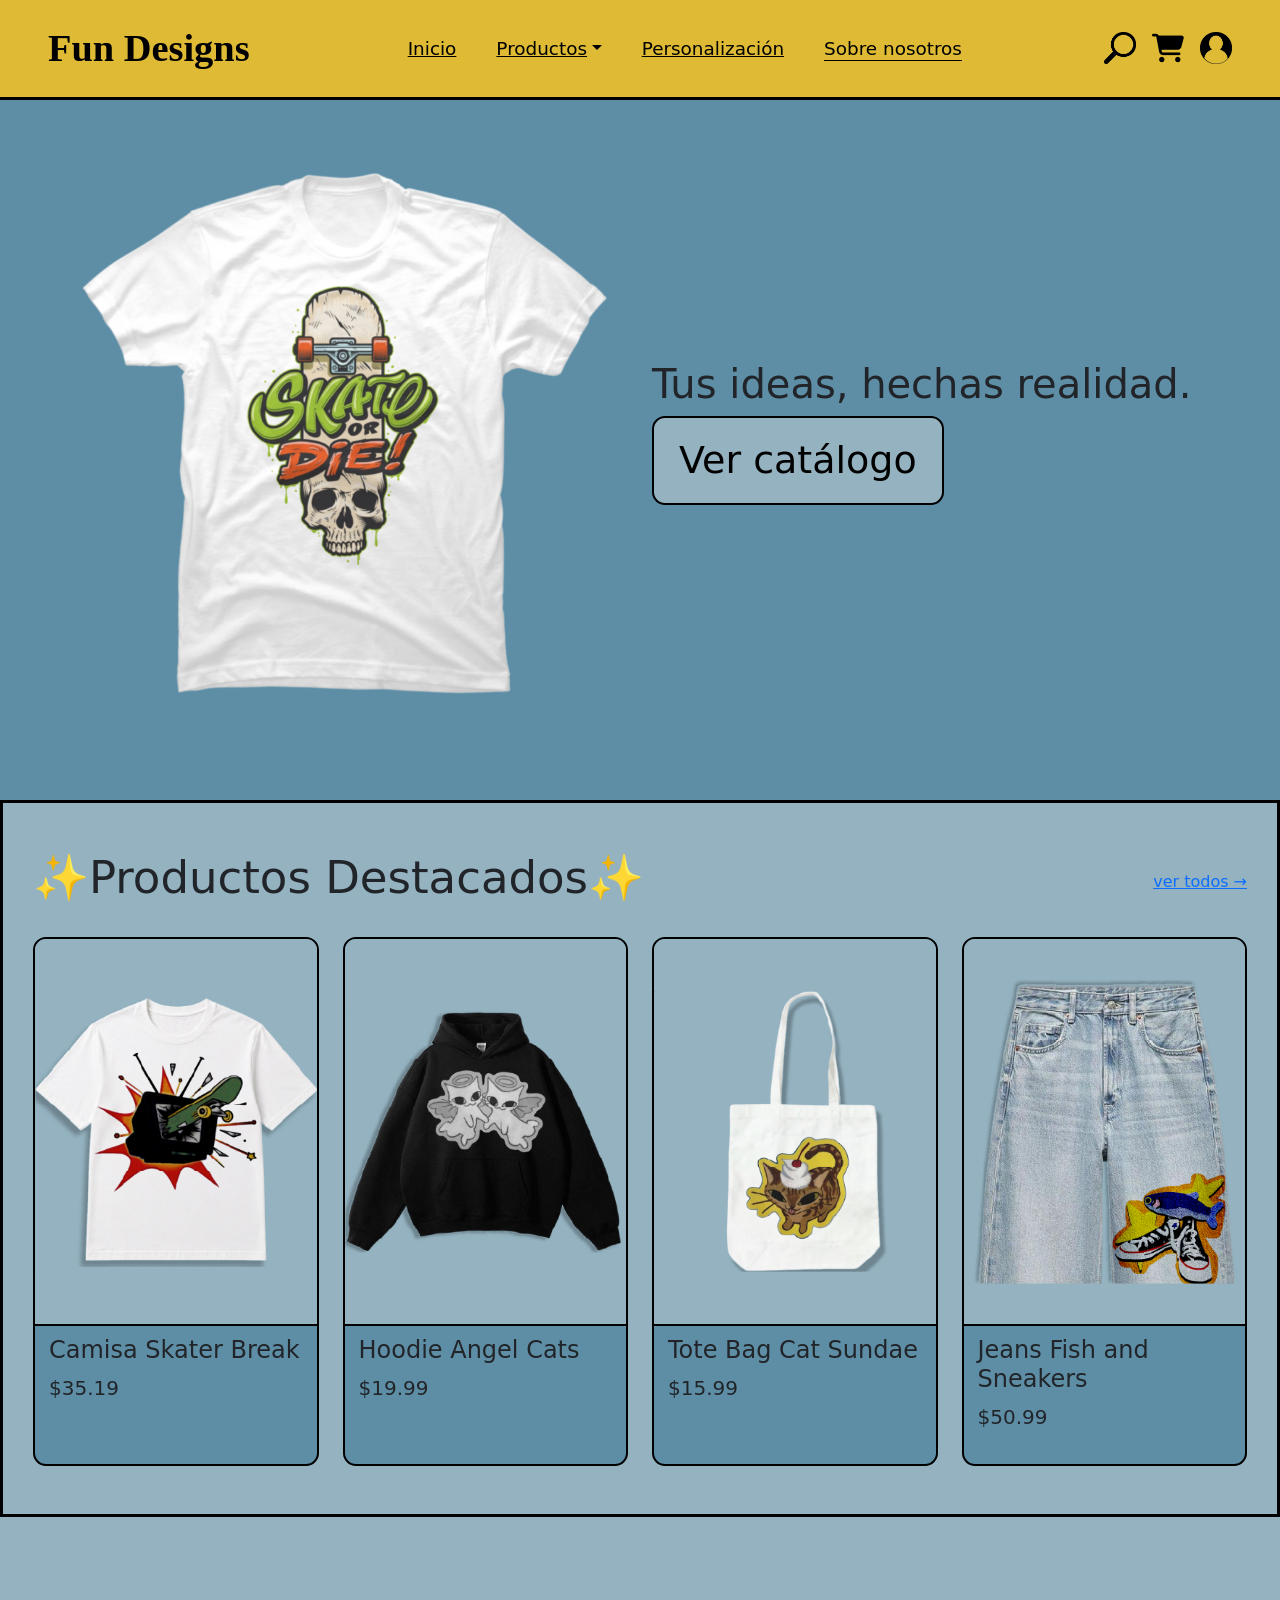
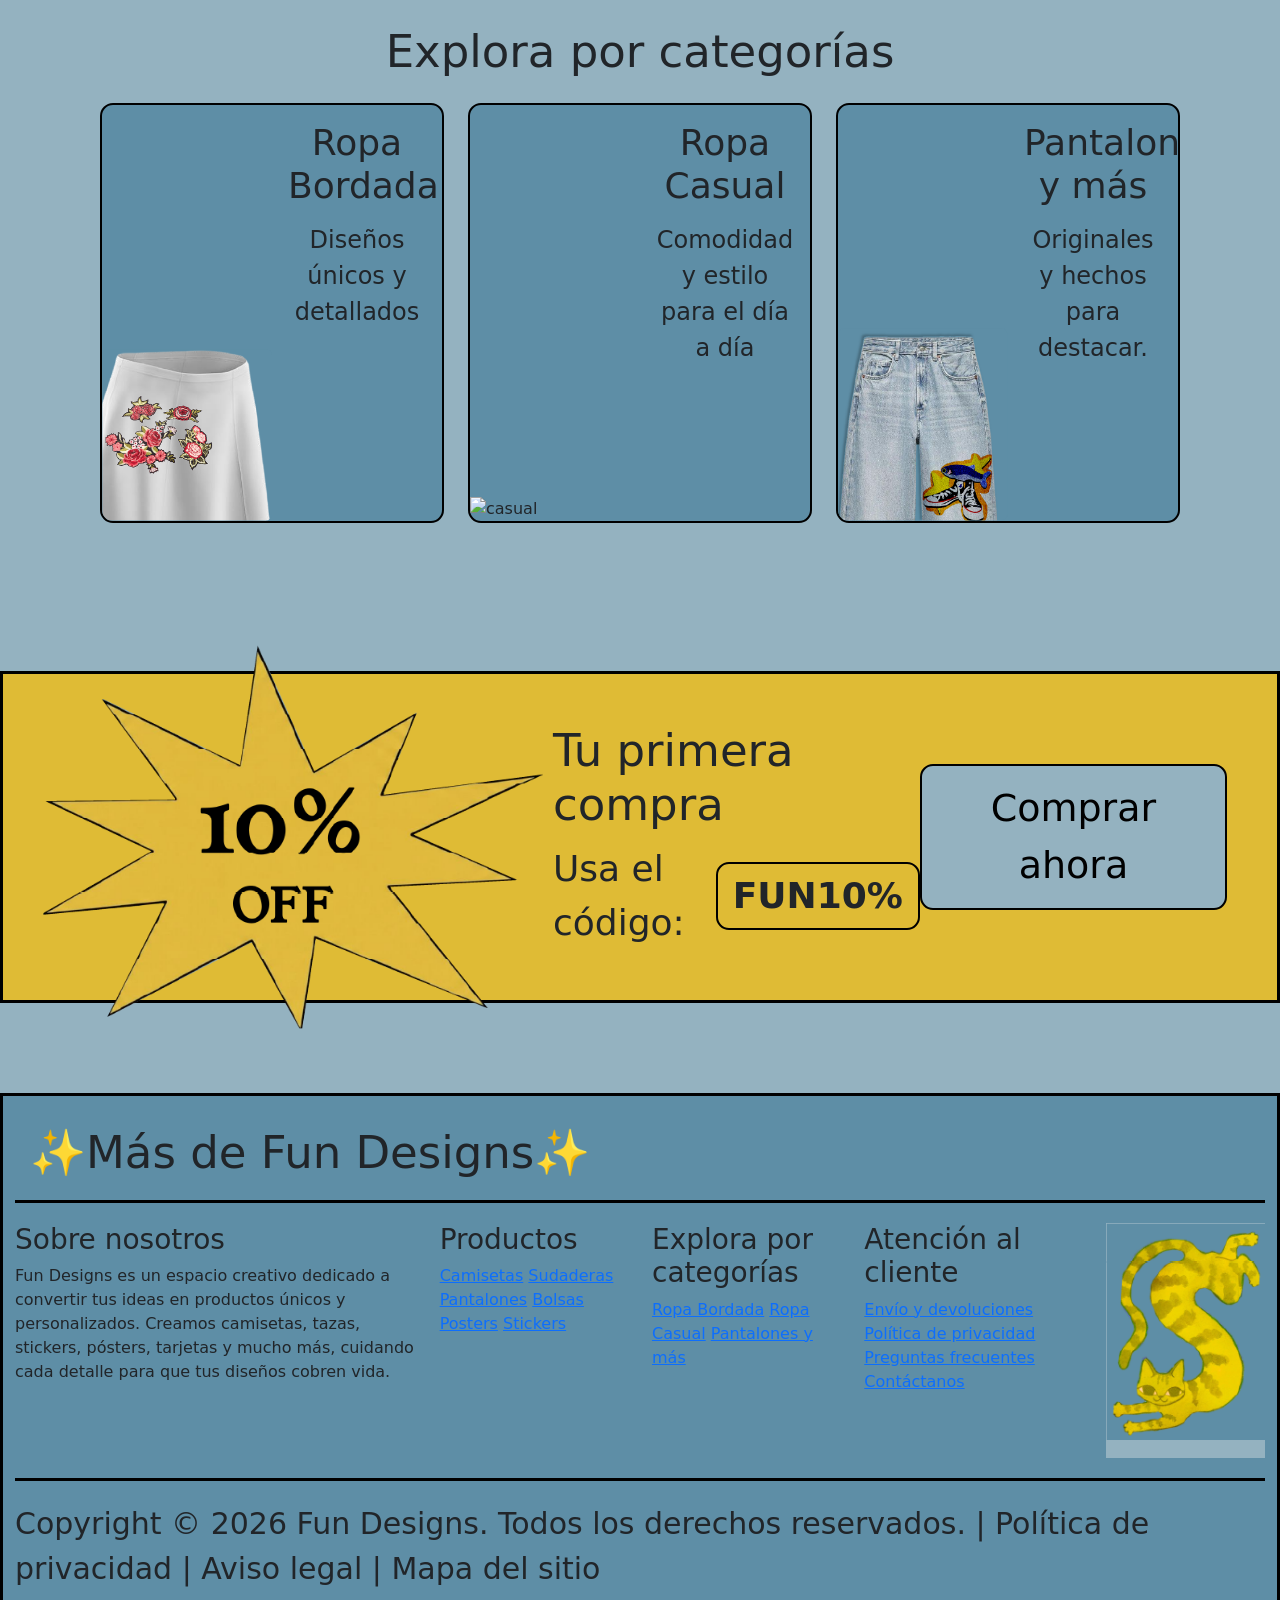
==== index.html @ 44699eea "Update index.html" ====
<!DOCTYPE html>
<html lang="es">
<head>
<meta charset="UTF-8">
<meta name="viewport" content="width=device-width, initial-scale=1.0">
<title>Fun Designs</title>
<link rel="stylesheet" href="css/style.css">
<link href="https://cdn.jsdelivr.net/npm/bootstrap@5.3.8/dist/css/bootstrap.min.css" rel="stylesheet">
</head>

<body>
<header>
    <nav class="navbar navbar-expand-lg fun-navbar">
      <div class="container-fluid px-4 px-lg-5">
        <a class="navbar-brand fun-brand" href="index.html">Fun Designs</a>

        <button class="navbar-toggler" type="button" data-bs-toggle="collapse" data-bs-target="#menuPrincipal" aria-controls="menuPrincipal" aria-expanded="false" aria-label="Abrir menú de navegación">
          <span class="navbar-toggler-icon"></span>
        </button>

        <div class="collapse navbar-collapse" id="menuPrincipal">
          <ul class="navbar-nav mx-auto align-items-lg-center gap-lg-4">
            <li class="nav-item">
              <a class="nav-link" href="index.html">Inicio</a>
            </li>
            <li class="nav-item dropdown">
              <a class="nav-link dropdown-toggle" href="#" role="button" data-bs-toggle="dropdown" aria-expanded="false">Productos</a>
              <ul class="dropdown-menu">
                <li><a class="dropdown-item" href="index.html#products-section">Productos destacados</a></li>
                <li><a class="dropdown-item" href="index.html#categories-section">Categorías</a></li>
              </ul>
            </li>
            <li class="nav-item">
              <a class="nav-link" href="#">Personalización</a>
            </li>
            <li class="nav-item">
              <a class="nav-link active" aria-current="page" href="sobre-nosotros.html">Sobre nosotros</a>
            </li>
          </ul>

          <div class="navbar-icons d-flex align-items-center gap-3 mt-3 mt-lg-0">
            <a href="busqueda.html" aria-label="Buscar"><img src="img/search.png" alt="Buscar"></a>
            <a href="#" aria-label="Carrito"><img src="img/carrito.png" alt="Carrito de compras"></a>
            <a href="#" aria-label="Usuario"><img src="img/usuario.png" alt="Cuenta de usuario"></a>
          </div>
        </div>
      </div>
    </nav>
  </header>
<section id="hero" class="container-fluid py-5">
  <div class="row align-items-center justify-content-between">
    <div class="col-12 col-md-6 text-center"> <img src="img/camisetas.png" alt="camisetas" class="img-fluid"> </div>
    <div class="col-12 col-md-6 text-center text-md-start">
      <h1>Tus ideas, hechas realidad.</h1>
      <button class="primary-button">Ver catálogo</button>
    </div>
  </div>
</section>
<section id="products-section" class="container-fluid py-5">
  <div class="section-title d-flex align-items-center mb-4">
    <h2>✨Productos Destacados✨</h2>
    <a href="#" class="view-all ms-auto">ver todos →</a> </div>
  <div class="row g-4">
    <div class="col-12 col-sm-6 col-lg-3">
      <article class="product-card h-100">
        <div class="product-image"> <img src="img/skater_break.png" alt="skater" class="img-fluid"> </div>
        <div class="product-info">
          <h3>Camisa Skater Break</h3>
          <p>$35.19</p>
        </div>
      </article>
    </div>
    <div class="col-12 col-sm-6 col-lg-3">
      <article class="product-card h-100">
        <div class="product-image"> <img src="img/angel_cats.png" alt="angel" class="img-fluid"> </div>
        <div class="product-info">
          <h3>Hoodie Angel Cats</h3>
          <p>$19.99</p>
        </div>
      </article>
    </div>
    <div class="col-12 col-sm-6 col-lg-3">
      <article class="product-card h-100">
        <div class="product-image"> <img src="img/cat_sundae.png" alt="cat" class="img-fluid"> </div>
        <div class="product-info">
          <h3>Tote Bag Cat Sundae</h3>
          <p>$15.99</p>
        </div>
      </article>
    </div>
    <div class="col-12 col-sm-6 col-lg-3">
      <article class="product-card h-100">
        <div class="product-image"> <img src="img/jeans.png" alt="fish" class="img-fluid"> </div>
        <div class="product-info">
          <h3>Jeans Fish and Sneakers</h3>
          <p>$50.99</p>
        </div>
      </article>
    </div>
  </div>
</section>
<section id="categories-section" class="container my-5">
  <h2 class="text-center mb-4">Explora por categorías</h2>
  <div class="row g-4 justify-content-center">
    <div class="col-12 col-md-6 col-lg-4">
      <article class="category-card h-100">
        <div class="category-image text-center"> <img src="img/engravado.png" alt="engravado" class="img-fluid"> </div>
        <div class="category-content text-center p-3">
          <h3>Ropa Bordada</h3>
          <p>Diseños únicos y detallados</p>
        </div>
      </article>
    </div>
    <div class="col-12 col-md-6 col-lg-4">
      <article class="category-card h-100">
        <div class="category-image text-center"> <img src="img/casual.png" alt="casual" class="img-fluid"> </div>
        <div class="category-content text-center p-3">
          <h3>Ropa Casual</h3>
          <p>Comodidad y estilo para el día a día</p>
        </div>
      </article>
    </div>
    <div class="col-12 col-md-6 col-lg-4">
      <article class="category-card h-100">
        <div class="category-image text-center"> <img src="img/jeans_2.png" alt="jeans 2" class="img-fluid"> </div>
        <div class="category-content text-center p-3">
          <h3>Pantalones y más</h3>
          <p>Originales y hechos para destacar.</p>
        </div>
      </article>
    </div>
  </div>
</section>
<section id="promo-section">
  <div class="promo-decoration"> <img src="img/promo.png" alt="promo" width="800" > </div>
  <div class="promo-content">
    <h2>Tu primera compra</h2>
    <div class="promo-code"> <span>Usa el código:</span> <strong>FUN10%</strong> </div>
  </div>
  <button class="secondary-button"> Comprar ahora </button>
</section>
<footer class="footer container-fluid">
  <div class="footer-title text-center">
    <div class="decoration-placeholder"></div>
    <h2>✨Más de Fun Designs✨</h2>
    <div class="decoration-placeholder"></div>
  </div>
  <div class="footer-line"></div>
  <div class="row g-4 align-items-start">
    <div class="col-12 col-md-6 col-lg-4">
      <h3>Sobre nosotros</h3>
      <p> Fun Designs es un espacio creativo dedicado a
        convertir tus ideas en productos únicos y
        personalizados. Creamos camisetas, tazas,
        stickers, pósters, tarjetas y mucho más,
        cuidando cada detalle para que tus diseños
        cobren vida. </p>
    </div>
    <div class="col-6 col-md-3 col-lg-2">
      <h3>Productos</h3>
      <a href="#">Camisetas</a> <a href="#">Sudaderas</a> <a href="#">Pantalones</a> <a href="#">Bolsas</a> <a href="#">Posters</a> <a href="#">Stickers</a> </div>
    <div class="col-6 col-md-3 col-lg-2">
      <h3>Explora por categorías</h3>
      <a href="#">Ropa Bordada</a> <a href="#">Ropa Casual</a> <a href="#">Pantalones y más</a> </div>
    <div class="col-12 col-md-6 col-lg-2">
      <h3>Atención al cliente</h3>
      <a href="#">Envío y devoluciones</a> <a href="#">Política de privacidad</a> <a href="#">Preguntas frecuentes</a> <a href="#">Contáctanos</a> </div>
    <div class="col-12 col-md-6 col-lg-2 text-center text-lg-end">
      <div class="footer-image d-inline-block"> <img src="img/car.png" alt="car" class="img-fluid"> </div>
    </div>
  </div>
  <div class="footer-line"></div>
  <p class="copyright text-center text-md-start"> Copyright © 2026 Fun Designs.
    Todos los derechos reservados.
    | Política de privacidad
    | Aviso legal
    | Mapa del sitio </p>
</footer>
<script src="https://cdn.jsdelivr.net/npm/bootstrap@5.3.8/dist/js/bootstrap.bundle.min.js"></script>
</body>
</html>
---- css/style.css ----
@import url('https://fonts.googleapis.com/css2?family=Poppins:wght@400;600;700&display=swap');

* {
    box-sizing: border-box;
    margin: 0;
    padding: 0;
}

body {
    font-family: 'Poppins', sans-serif;
    color: #000;
    background: #94B2C0 !important;
}

button {
    font-family: inherit;
    cursor: pointer;
}

.header {
    height: 100px;
    width: 100%;
    display: flex;
    align-items: center;
	padding-left: 20px;
	padding-right: 30px;
	background-color: #DFBB35;
    border-bottom: 3px solid black;
}

.navbar .nav-link {
    font-size: 20px;
    color: #000;
	font-weight: bold;
	text-decoration: underline;
}

.header-icons {
    display: flex;
    gap: 30px;
    margin-left: auto;
}


#hero {
    min-height: 700px;
    background: #5E8EA6;
    padding: 70px 60px;
}

.primary-button,
.secondary-button {
    padding: 14px 25px;

    background: #94B2C0;

    border: 2px solid black;
    border-radius: 13px;

    font-size: 38px;
}

#products-section {
    padding: 50px 30px 80px;
    background: #94B2C0;
    border: 3px solid black;
}

.section-title h2 {
    font-size: 45px;
    font-weight: 400;
}

.product-card {
    overflow: hidden;
    background: #5E8EA6;
    border: 2px solid black;
    border-radius: 13px;
}

.product-image {
    display: flex;
    justify-content: center;
    align-items: center;
    width: 100%;
    height: 385px;
    background: #94b2c0;
}

.product-info {
    padding: 10px 14px 16px;
    border-top: 2px solid black;
}

.product-info h3 {
    font-size: 24px;
    font-weight: 400;
}

.product-info p {
    margin-top: 4px;
    font-size: 20px;
}

#categories-section {
    padding: 60px 30px 100px;
    background: #94B2C0;
}

#categories-section > h2 {
    margin-bottom: 40px;
    font-size: 45px;
    font-weight: 400;
}

.category-card {
	position: relative;
    min-height: 420px;
    display: flex;
    justify-content: space-between;
    overflow: hidden;
    background: #5E8EA6;
    border: 2px solid black;
    border-radius: 13px;
	flex-direction: row;
}

.category-image {
    display: flex;
    align-items: flex-end; 
    justify-content: flex-start;
}

.category-content {
	width: 50%;
    padding: 20px 20px 20px 10px;
    text-align: left;
}

.category-content h3 {
    font-size: 36px;
    font-weight: 400;
}

.category-content p {
    margin-top: 15px;
    font-size: 24px;
}

#promo-section {
    position: relative;
    display: flex;
    align-items: center;
    justify-content: space-between;
    min-height: 200px;
    padding: 50px;
    background: #DFBB35;
    border: 3px solid black;
}

.promo-decoration {
    position: absolute;
    top: 50%;                 
    left: 40px;              
    transform: translateY(-50%); 
    z-index: 2;            
}

.promo-decoration img {
    width: 500px;
    height: auto;
    display: block;
}

.promo-content h2 {
    font-size: 45px;
    font-weight: 400;
	margin-left: 500px;
}

.promo-code {
    display: flex;
    align-items: center;
    gap: 25px;
    margin-top: 10px;
    font-size: 36px;
	margin-left: 500px;
}

.promo-code strong {
    padding: 5px 15px;
    border: 2px solid black;
    border-radius: 13px;
}

.footer {
    padding: 30px 40px 40px;
    background: #5E8EA6;
    border: 3px solid black;
	margin-top: 90px;
}

.footer-title {
    display: flex;
    align-items: center;
    gap: 15px;
}

.footer-title h2 {
    font-size: 45px;
    font-weight: 400;
	margin: 0;
}

.footer-line {
    height: 3px;
    margin: 20px 0;
    background: black;
}

.footer-image {
    width: 159px;
    height: 235px;
    background: #94B2C0;
}

.copyright {
    font-size: 30px;
}
/* ================================
   PÁGINA SOBRE NOSOTROS
   ================================ */

.fun-navbar {
    min-height: 100px;
    background-color: #DFBB35;
    border-bottom: 3px solid #000;
}

.fun-brand {
    font-size: clamp(2rem, 3vw, 3.25rem) !important;
    font-family: Georgia, 'Times New Roman', serif;
    font-weight: 700;
    color: #000 !important;
}

.fun-navbar .nav-link {
    color: #000;
    font-size: 1.15rem;
    font-weight: 500;
}

.fun-navbar .nav-link:hover,
.fun-navbar .nav-link:focus,
.fun-navbar .nav-link.active {
    color: #000;
    text-decoration: underline;
    text-underline-offset: 5px;
}

.navbar-icons img {
    width: 32px;
    height: 32px;
    object-fit: contain;
}

#sobre-nosotros {
    min-height: calc(100vh - 100px);
    background-color: #5E8EA6;
}

.about-title {
    margin-bottom: 7rem;
    font-family: Georgia, 'Times New Roman', serif;
    font-size: clamp(2rem, 4vw, 3.2rem);
    font-weight: 700;
}

.about-row {
    padding-bottom: 3rem;
}

.about-card {
    max-width: 390px;
    margin: 0 auto;
}

.about-image {
    width: 118px;
    height: 118px;
    margin-bottom: 1.25rem;
    border-radius: 50%;
    object-fit: cover;
}

.about-card h2 {
    margin-bottom: 1.3rem;
    font-family: Georgia, 'Times New Roman', serif;
    font-size: clamp(1.35rem, 2vw, 1.75rem);
    font-weight: 700;
}

.about-card p {
    margin: 0 auto;
    max-width: 330px;
    font-size: 1.05rem;
    line-height: 1.35;
}

@media (max-width: 991.98px) {
    .fun-navbar {
        padding: 0.75rem 0;
    }

    .fun-navbar .navbar-collapse {
        padding-top: 1rem;
    }

    .about-title {
        margin-bottom: 4rem;
    }
}

@media (max-width: 767.98px) {
    .about-title {
        margin-bottom: 3rem;
    }

    .about-card {
        max-width: 430px;
    }

    .about-card p {
        max-width: 380px;
    }
}
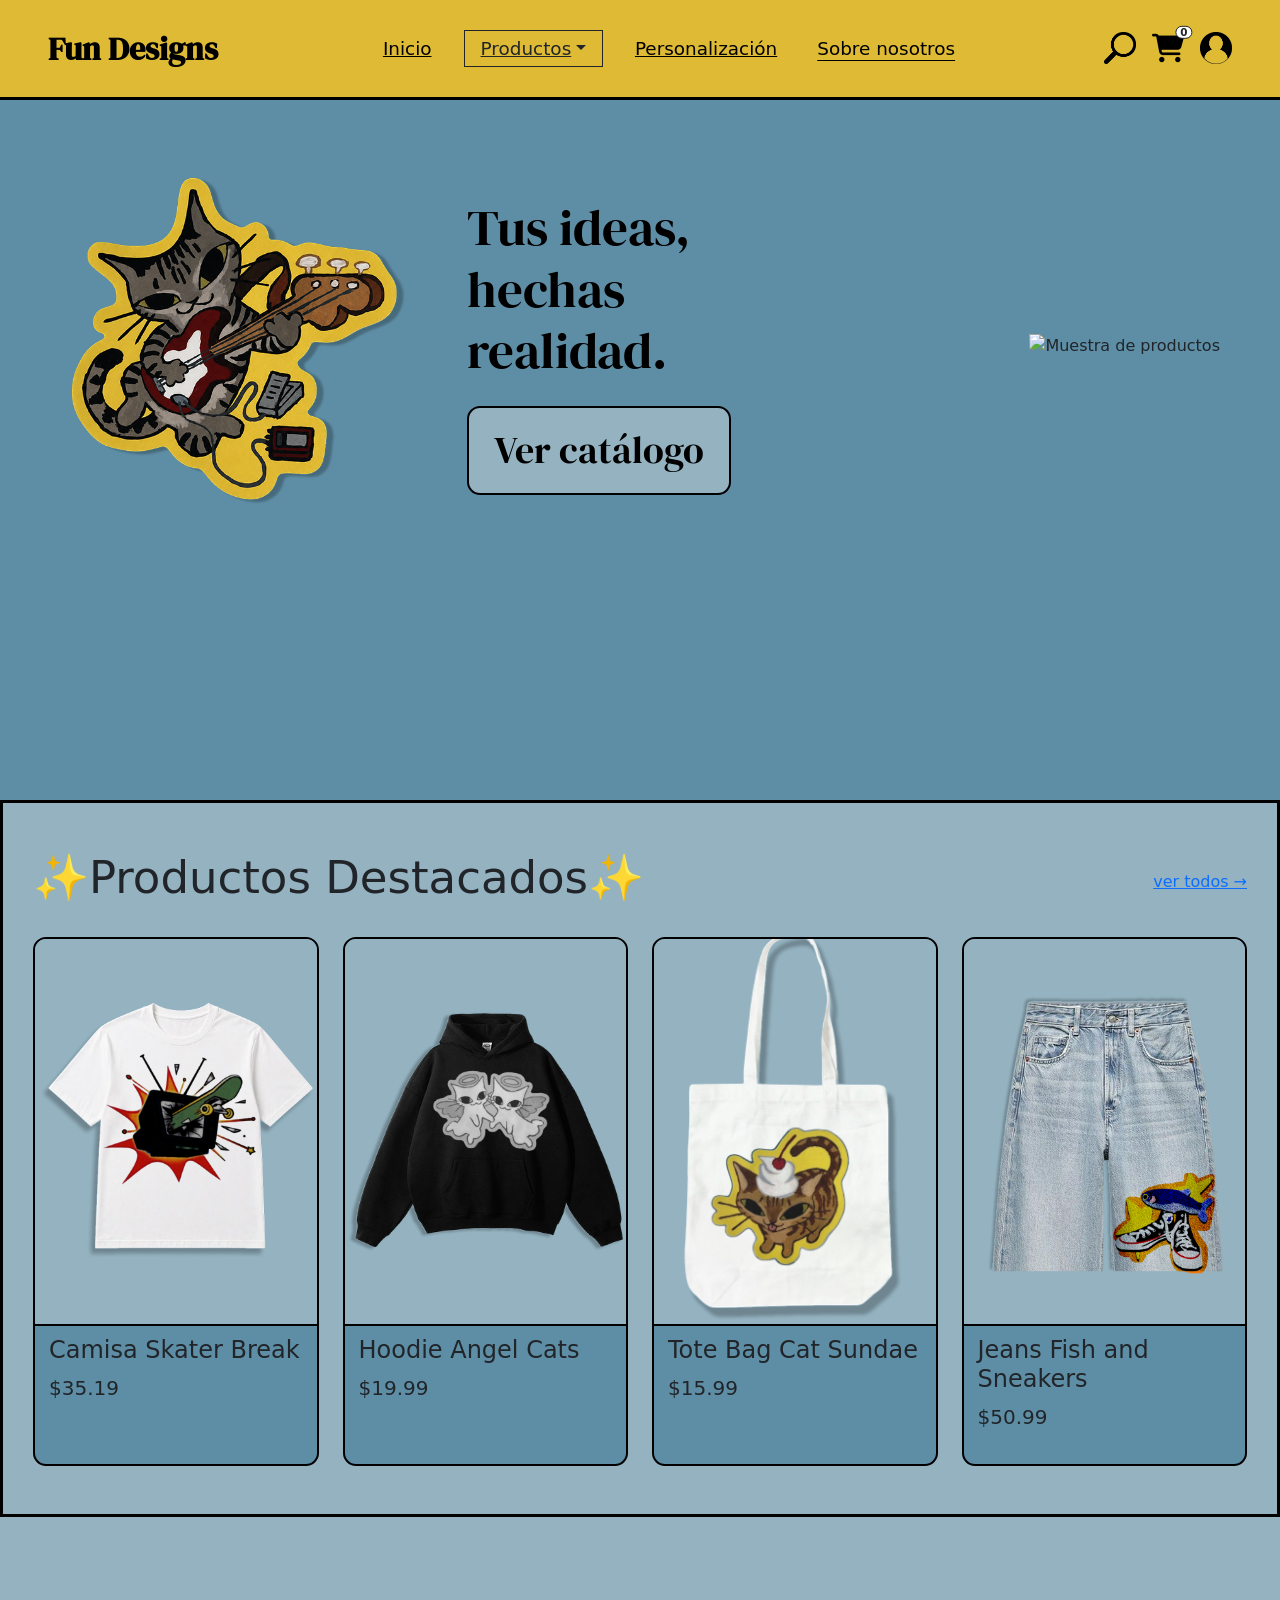
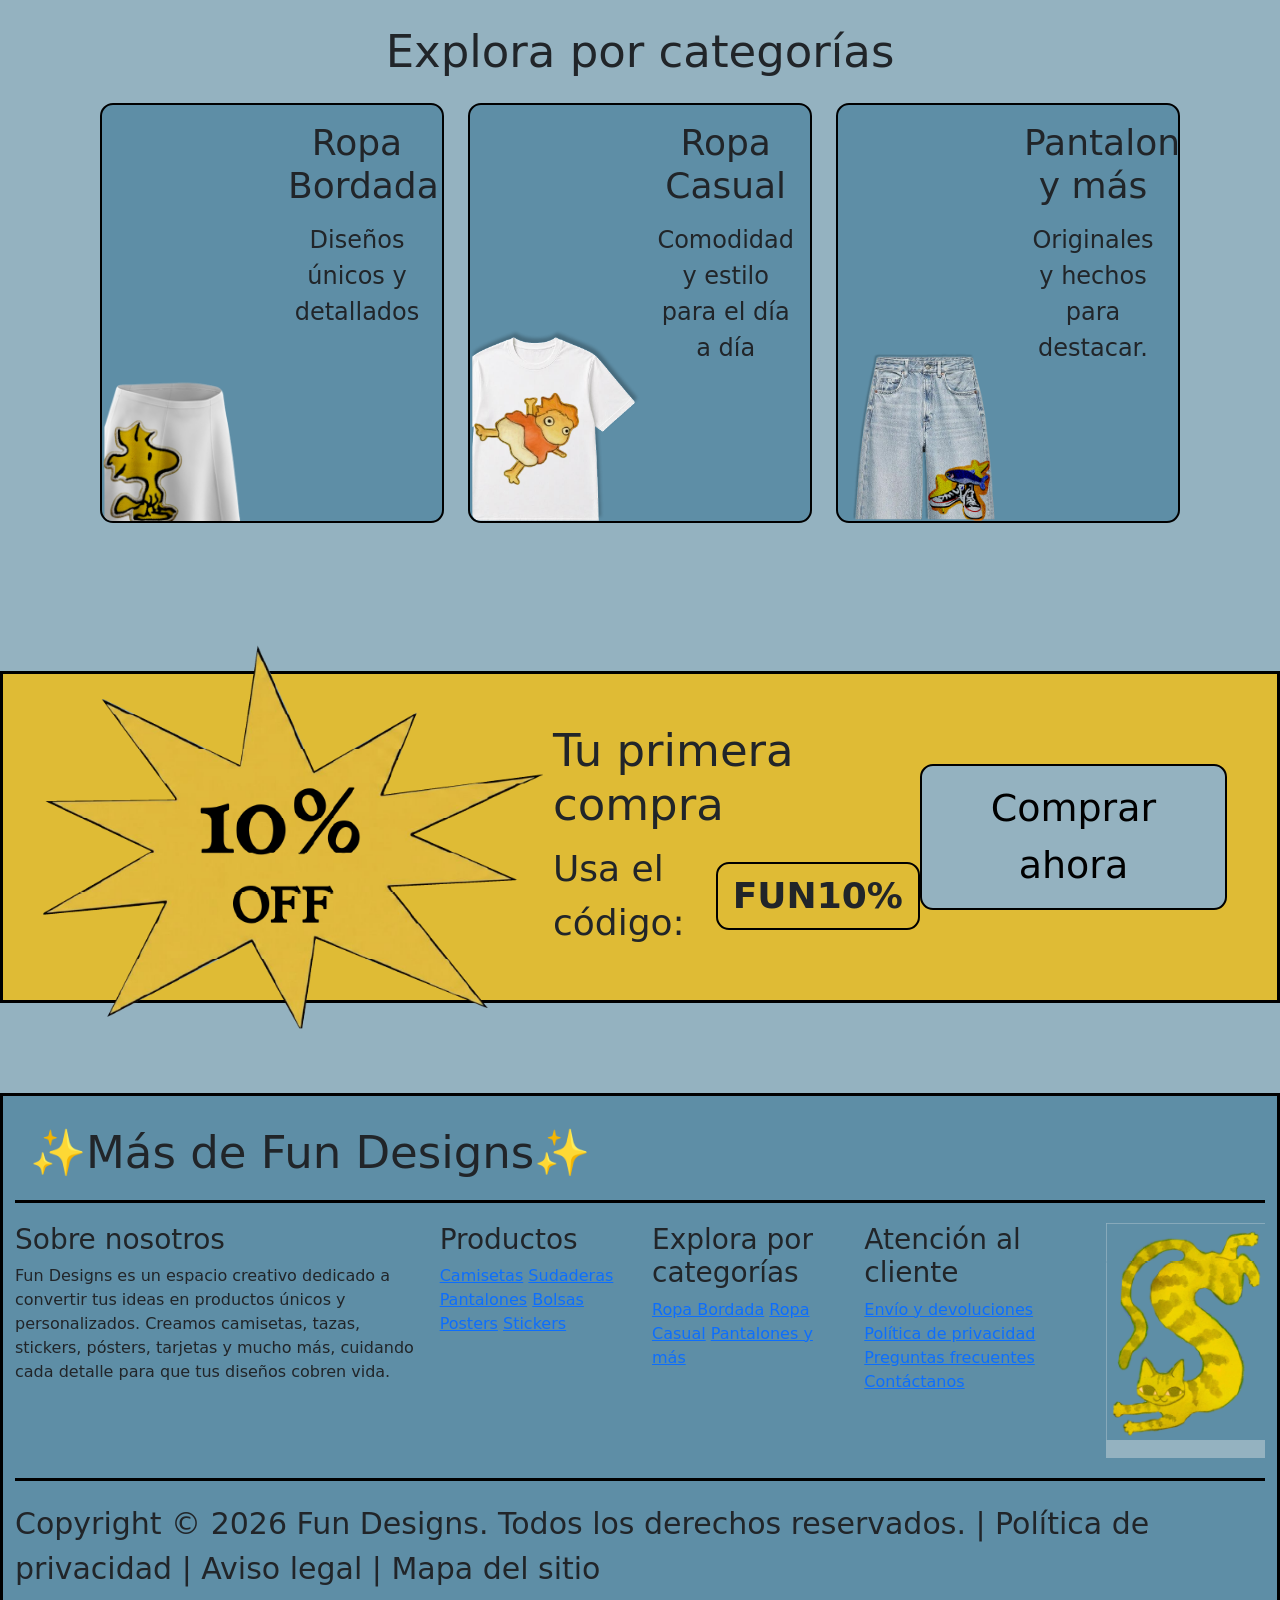
==== commit b283e882: "Add files via upload Arreglo de errores." ====
--- a/index.html
+++ b/index.html
@@ -4,27 +4,37 @@
 <meta charset="UTF-8">
 <meta name="viewport" content="width=device-width, initial-scale=1.0">
 <title>Fun Designs</title>
+<link rel="preconnect" href="https://fonts.googleapis.com">
+<link rel="preconnect" href="https://fonts.gstatic.com" crossorigin>
+<link href="https://fonts.googleapis.com/css2?family=DM+Serif+Display&display=swap" rel="stylesheet">
 <link rel="stylesheet" href="css/style.css">
 <link href="https://cdn.jsdelivr.net/npm/bootstrap@5.3.8/dist/css/bootstrap.min.css" rel="stylesheet">
+<style>
+  .fun-brand, .hero-title, .primary-button {
+    font-family: 'DM Serif Display', serif !important;
+  }
+  .hero-title {
+    font-size: clamp(2.5rem, 4vw, 3.5rem);
+    line-height: 1.2;
+    color: #000;
+  }
+</style>
 </head>
-
 <body>
 <header>
     <nav class="navbar navbar-expand-lg fun-navbar">
       <div class="container-fluid px-4 px-lg-5">
-        <a class="navbar-brand fun-brand" href="index.html">Fun Designs</a>
-
+        <a class="navbar-brand fun-brand fs-2" href="index.html">Fun Designs</a>
         <button class="navbar-toggler" type="button" data-bs-toggle="collapse" data-bs-target="#menuPrincipal" aria-controls="menuPrincipal" aria-expanded="false" aria-label="Abrir menú de navegación">
           <span class="navbar-toggler-icon"></span>
         </button>
-
         <div class="collapse navbar-collapse" id="menuPrincipal">
           <ul class="navbar-nav mx-auto align-items-lg-center gap-lg-4">
             <li class="nav-item">
               <a class="nav-link" href="index.html">Inicio</a>
             </li>
             <li class="nav-item dropdown">
-              <a class="nav-link dropdown-toggle" href="#" role="button" data-bs-toggle="dropdown" aria-expanded="false">Productos</a>
+              <a class="nav-link dropdown-toggle border border-dark px-3 py-1 text-dark" href="#" role="button" data-bs-toggle="dropdown" aria-expanded="false">Productos</a>
               <ul class="dropdown-menu">
                 <li><a class="dropdown-item" href="index.html#products-section">Productos destacados</a></li>
                 <li><a class="dropdown-item" href="index.html#categories-section">Categorías</a></li>
@@ -37,25 +47,34 @@
               <a class="nav-link active" aria-current="page" href="sobre-nosotros.html">Sobre nosotros</a>
             </li>
           </ul>
-
           <div class="navbar-icons d-flex align-items-center gap-3 mt-3 mt-lg-0">
             <a href="busqueda.html" aria-label="Buscar"><img src="img/search.png" alt="Buscar"></a>
-            <a href="#" aria-label="Carrito"><img src="img/carrito.png" alt="Carrito de compras"></a>
+            <a href="#" aria-label="Carrito" class="position-relative">
+              <img src="img/carrito.png" alt="Carrito de compras">
+              <span class="position-absolute top-0 start-100 translate-middle badge rounded-pill bg-white text-dark border border-dark px-1 py-0" style="font-size: 0.65rem;">0</span>
+            </a>
             <a href="#" aria-label="Usuario"><img src="img/usuario.png" alt="Cuenta de usuario"></a>
           </div>
         </div>
       </div>
     </nav>
-  </header>
+</header>
+
 <section id="hero" class="container-fluid py-5">
   <div class="row align-items-center justify-content-between">
-    <div class="col-12 col-md-6 text-center"> <img src="img/camisetas.png" alt="camisetas" class="img-fluid"> </div>
-    <div class="col-12 col-md-6 text-center text-md-start">
-      <h1>Tus ideas, hechas realidad.</h1>
+    <div class="col-12 col-md-4 text-center text-md-start"> 
+      <img src="img/Gato.png" alt="camisetas" class="img-fluid"> 
+    </div>
+    <div class="col-12 col-md-4 text-center text-md-start px-lg-4">
+      <h1 class="hero-title mb-4">Tus ideas,<br>hechas realidad.</h1>
       <button class="primary-button">Ver catálogo</button>
     </div>
-  </div>
-</section>
+    <div class="col-12 col-md-4 text-center text-md-end mt-4 mt-md-0">
+      <img src="img/banner.png" alt="Muestra de productos" class="img-fluid">
+    </div>
+  </div>
+</section>
+
 <section id="products-section" class="container-fluid py-5">
   <div class="section-title d-flex align-items-center mb-4">
     <h2>✨Productos Destacados✨</h2>
@@ -63,7 +82,7 @@
   <div class="row g-4">
     <div class="col-12 col-sm-6 col-lg-3">
       <article class="product-card h-100">
-        <div class="product-image"> <img src="img/skater_break.png" alt="skater" class="img-fluid"> </div>
+        <div class="product-image"> <img src="img/Camisa Skater.png" alt="skater" class="img-fluid"> </div>
         <div class="product-info">
           <h3>Camisa Skater Break</h3>
           <p>$35.19</p>
@@ -72,7 +91,7 @@
     </div>
     <div class="col-12 col-sm-6 col-lg-3">
       <article class="product-card h-100">
-        <div class="product-image"> <img src="img/angel_cats.png" alt="angel" class="img-fluid"> </div>
+        <div class="product-image"> <img src="img/Hoodie Angel.png" alt="angel" class="img-fluid"> </div>
         <div class="product-info">
           <h3>Hoodie Angel Cats</h3>
           <p>$19.99</p>
@@ -81,7 +100,7 @@
     </div>
     <div class="col-12 col-sm-6 col-lg-3">
       <article class="product-card h-100">
-        <div class="product-image"> <img src="img/cat_sundae.png" alt="cat" class="img-fluid"> </div>
+        <div class="product-image"> <img src="img/Tote.png" alt="cat" class="img-fluid"> </div>
         <div class="product-info">
           <h3>Tote Bag Cat Sundae</h3>
           <p>$15.99</p>
@@ -90,7 +109,7 @@
     </div>
     <div class="col-12 col-sm-6 col-lg-3">
       <article class="product-card h-100">
-        <div class="product-image"> <img src="img/jeans.png" alt="fish" class="img-fluid"> </div>
+        <div class="product-image"> <img src="img/Jeans.png" alt="fish" class="img-fluid"> </div>
         <div class="product-info">
           <h3>Jeans Fish and Sneakers</h3>
           <p>$50.99</p>
@@ -99,12 +118,13 @@
     </div>
   </div>
 </section>
+
 <section id="categories-section" class="container my-5">
   <h2 class="text-center mb-4">Explora por categorías</h2>
   <div class="row g-4 justify-content-center">
     <div class="col-12 col-md-6 col-lg-4">
       <article class="category-card h-100">
-        <div class="category-image text-center"> <img src="img/engravado.png" alt="engravado" class="img-fluid"> </div>
+        <div class="category-image text-center"> <img src="img/Piolin.png" alt="engravado" class="img-fluid"> </div>
         <div class="category-content text-center p-3">
           <h3>Ropa Bordada</h3>
           <p>Diseños únicos y detallados</p>
@@ -113,7 +133,7 @@
     </div>
     <div class="col-12 col-md-6 col-lg-4">
       <article class="category-card h-100">
-        <div class="category-image text-center"> <img src="img/casual.png" alt="casual" class="img-fluid"> </div>
+        <div class="category-image text-center"> <img src="img/Camisa Ponyo.png" alt="casual" class="img-fluid"> </div>
         <div class="category-content text-center p-3">
           <h3>Ropa Casual</h3>
           <p>Comodidad y estilo para el día a día</p>
@@ -122,7 +142,7 @@
     </div>
     <div class="col-12 col-md-6 col-lg-4">
       <article class="category-card h-100">
-        <div class="category-image text-center"> <img src="img/jeans_2.png" alt="jeans 2" class="img-fluid"> </div>
+        <div class="category-image text-center"> <img src="img/Jeans.png" alt="jeans 2" class="img-fluid"> </div>
         <div class="category-content text-center p-3">
           <h3>Pantalones y más</h3>
           <p>Originales y hechos para destacar.</p>
@@ -131,6 +151,7 @@
     </div>
   </div>
 </section>
+
 <section id="promo-section">
   <div class="promo-decoration"> <img src="img/promo.png" alt="promo" width="800" > </div>
   <div class="promo-content">
@@ -139,6 +160,7 @@
   </div>
   <button class="secondary-button"> Comprar ahora </button>
 </section>
+
 <footer class="footer container-fluid">
   <div class="footer-title text-center">
     <div class="decoration-placeholder"></div>
@@ -178,4 +200,4 @@
 </footer>
 <script src="https://cdn.jsdelivr.net/npm/bootstrap@5.3.8/dist/js/bootstrap.bundle.min.js"></script>
 </body>
-</html>
+</html>
--- a/css/style.css
+++ b/css/style.css
@@ -226,111 +226,209 @@
 
 .copyright {
     font-size: 30px;
-}
-/* ================================
-   PÁGINA SOBRE NOSOTROS
-   ================================ */
-
-.fun-navbar {
-    min-height: 100px;
-    background-color: #DFBB35;
-    border-bottom: 3px solid #000;
-}
-
-.fun-brand {
-    font-size: clamp(2rem, 3vw, 3.25rem) !important;
-    font-family: Georgia, 'Times New Roman', serif;
-    font-weight: 700;
-    color: #000 !important;
-}
-
-.fun-navbar .nav-link {
-    color: #000;
-    font-size: 1.15rem;
-    font-weight: 500;
-}
-
-.fun-navbar .nav-link:hover,
-.fun-navbar .nav-link:focus,
-.fun-navbar .nav-link.active {
-    color: #000;
-    text-decoration: underline;
-    text-underline-offset: 5px;
-}
-
-.navbar-icons img {
-    width: 32px;
-    height: 32px;
-    object-fit: contain;
-}
-
-#sobre-nosotros {
-    min-height: calc(100vh - 100px);
-    background-color: #5E8EA6;
-}
-
-.about-title {
-    margin-bottom: 7rem;
-    font-family: Georgia, 'Times New Roman', serif;
-    font-size: clamp(2rem, 4vw, 3.2rem);
-    font-weight: 700;
-}
-
-.about-row {
-    padding-bottom: 3rem;
-}
-
-.about-card {
-    max-width: 390px;
-    margin: 0 auto;
-}
-
-.about-image {
-    width: 118px;
-    height: 118px;
-    margin-bottom: 1.25rem;
-    border-radius: 50%;
-    object-fit: cover;
-}
-
-.about-card h2 {
-    margin-bottom: 1.3rem;
-    font-family: Georgia, 'Times New Roman', serif;
-    font-size: clamp(1.35rem, 2vw, 1.75rem);
-    font-weight: 700;
-}
-
-.about-card p {
-    margin: 0 auto;
-    max-width: 330px;
-    font-size: 1.05rem;
-    line-height: 1.35;
-}
-
-@media (max-width: 991.98px) {
-    .fun-navbar {
-        padding: 0.75rem 0;
-    }
-
-    .fun-navbar .navbar-collapse {
-        padding-top: 1rem;
-    }
-
-    .about-title {
-        margin-bottom: 4rem;
-    }
-}
-
-@media (max-width: 767.98px) {
-    .about-title {
-        margin-bottom: 3rem;
-    }
-
-    .about-card {
-        max-width: 430px;
-    }
-
-    .about-card p {
-        max-width: 380px;
-    }
-}
+}
+/* ================================
+   PÁGINA SOBRE NOSOTROS
+   ================================ */
+
+.fun-navbar {
+    min-height: 100px;
+    background-color: #DFBB35;
+    border-bottom: 3px solid #000;
+}
+
+.fun-brand {
+    font-size: clamp(2rem, 3vw, 3.25rem) !important;
+    font-family: Georgia, 'Times New Roman', serif;
+    font-weight: 700;
+    color: #000 !important;
+}
+
+.fun-navbar .nav-link {
+    color: #000;
+    font-size: 1.15rem;
+    font-weight: 500;
+}
+
+.fun-navbar .nav-link:hover,
+.fun-navbar .nav-link:focus,
+.fun-navbar .nav-link.active {
+    color: #000;
+    text-decoration: underline;
+    text-underline-offset: 5px;
+}
+
+.navbar-icons img {
+    width: 32px;
+    height: 32px;
+    object-fit: contain;
+}
+
+#sobre-nosotros {
+    min-height: calc(100vh - 100px);
+    background-color: #5E8EA6;
+}
+
+.about-title {
+    margin-bottom: 7rem;
+    font-family: Georgia, 'Times New Roman', serif;
+    font-size: clamp(2rem, 4vw, 3.2rem);
+    font-weight: 700;
+}
+
+.about-row {
+    padding-bottom: 3rem;
+}
+
+.about-card {
+    max-width: 390px;
+    margin: 0 auto;
+}
+
+.about-image {
+    width: 118px;
+    height: 118px;
+    margin-bottom: 1.25rem;
+    border-radius: 50%;
+    object-fit: cover;
+}
+
+.about-card h2 {
+    margin-bottom: 1.3rem;
+    font-family: Georgia, 'Times New Roman', serif;
+    font-size: clamp(1.35rem, 2vw, 1.75rem);
+    font-weight: 700;
+}
+
+.about-card p {
+    margin: 0 auto;
+    max-width: 330px;
+    font-size: 1.05rem;
+    line-height: 1.35;
+}
+
+@media (max-width: 991.98px) {
+    .fun-navbar {
+        padding: 0.75rem 0;
+    }
+
+    .fun-navbar .navbar-collapse {
+        padding-top: 1rem;
+    }
+
+    .about-title {
+        margin-bottom: 4rem;
+    }
+}
+
+@media (max-width: 767.98px) {
+    .about-title {
+        margin-bottom: 3rem;
+    }
+
+    .about-card {
+        max-width: 430px;
+    }
+
+    .about-card p {
+        max-width: 380px;
+    }
+}
+
+#productos {
+    min-height: calc(100vh - 100px);
+    background-color: #5E8EA6;
+}
+
+.search-box {
+    position: relative;
+    max-width: 700px;
+}
+
+.search-box input {
+    width: 100%;
+    padding: 14px 20px 14px 55px;
+    border: 2px solid #000;
+    border-radius: 50px;
+    background: #94B2C0;
+    font-family: inherit;
+    font-size: 1.05rem;
+}
+
+.search-box-icon {
+    position: absolute;
+    left: 20px;
+    top: 50%;
+    width: 20px;
+    height: 20px;
+    transform: translateY(-50%);
+}
+
+.browse-list {
+    display: flex;
+    flex-direction: column;
+    gap: 25px;
+}
+
+.browse-card {
+    display: flex;
+    align-items: center;
+    gap: 25px;
+    padding: 20px;
+    background: #94B2C0;
+    border: 2px solid #000;
+    border-radius: 13px;
+}
+
+.browse-thumb {
+    flex-shrink: 0;
+    width: 110px;
+    height: 110px;
+    display: flex;
+    align-items: center;
+    justify-content: center;
+    overflow: hidden;
+    background: #fff;
+    border: 2px solid #000;
+    border-radius: 10px;
+}
+
+.browse-thumb img {
+    width: 100%;
+    height: 100%;
+    object-fit: cover;
+}
+
+.browse-info h2 {
+    font-size: 1.4rem;
+    font-weight: 600;
+    margin-bottom: 6px;
+}
+
+.browse-info p {
+    font-size: 1rem;
+    margin: 0;
+}
+
+.cart-icon {
+    position: relative;
+}
+
+.cart-badge {
+    position: absolute;
+    top: -6px;
+    right: -8px;
+    background: #000;
+    color: #fff;
+    font-size: 11px;
+    font-weight: 700;
+    padding: 1px 5px;
+    border-radius: 50%;
+}
+
+@media (max-width: 575.98px) {
+    .browse-card {
+        flex-direction: column;
+        text-align: center;
+    }
+}
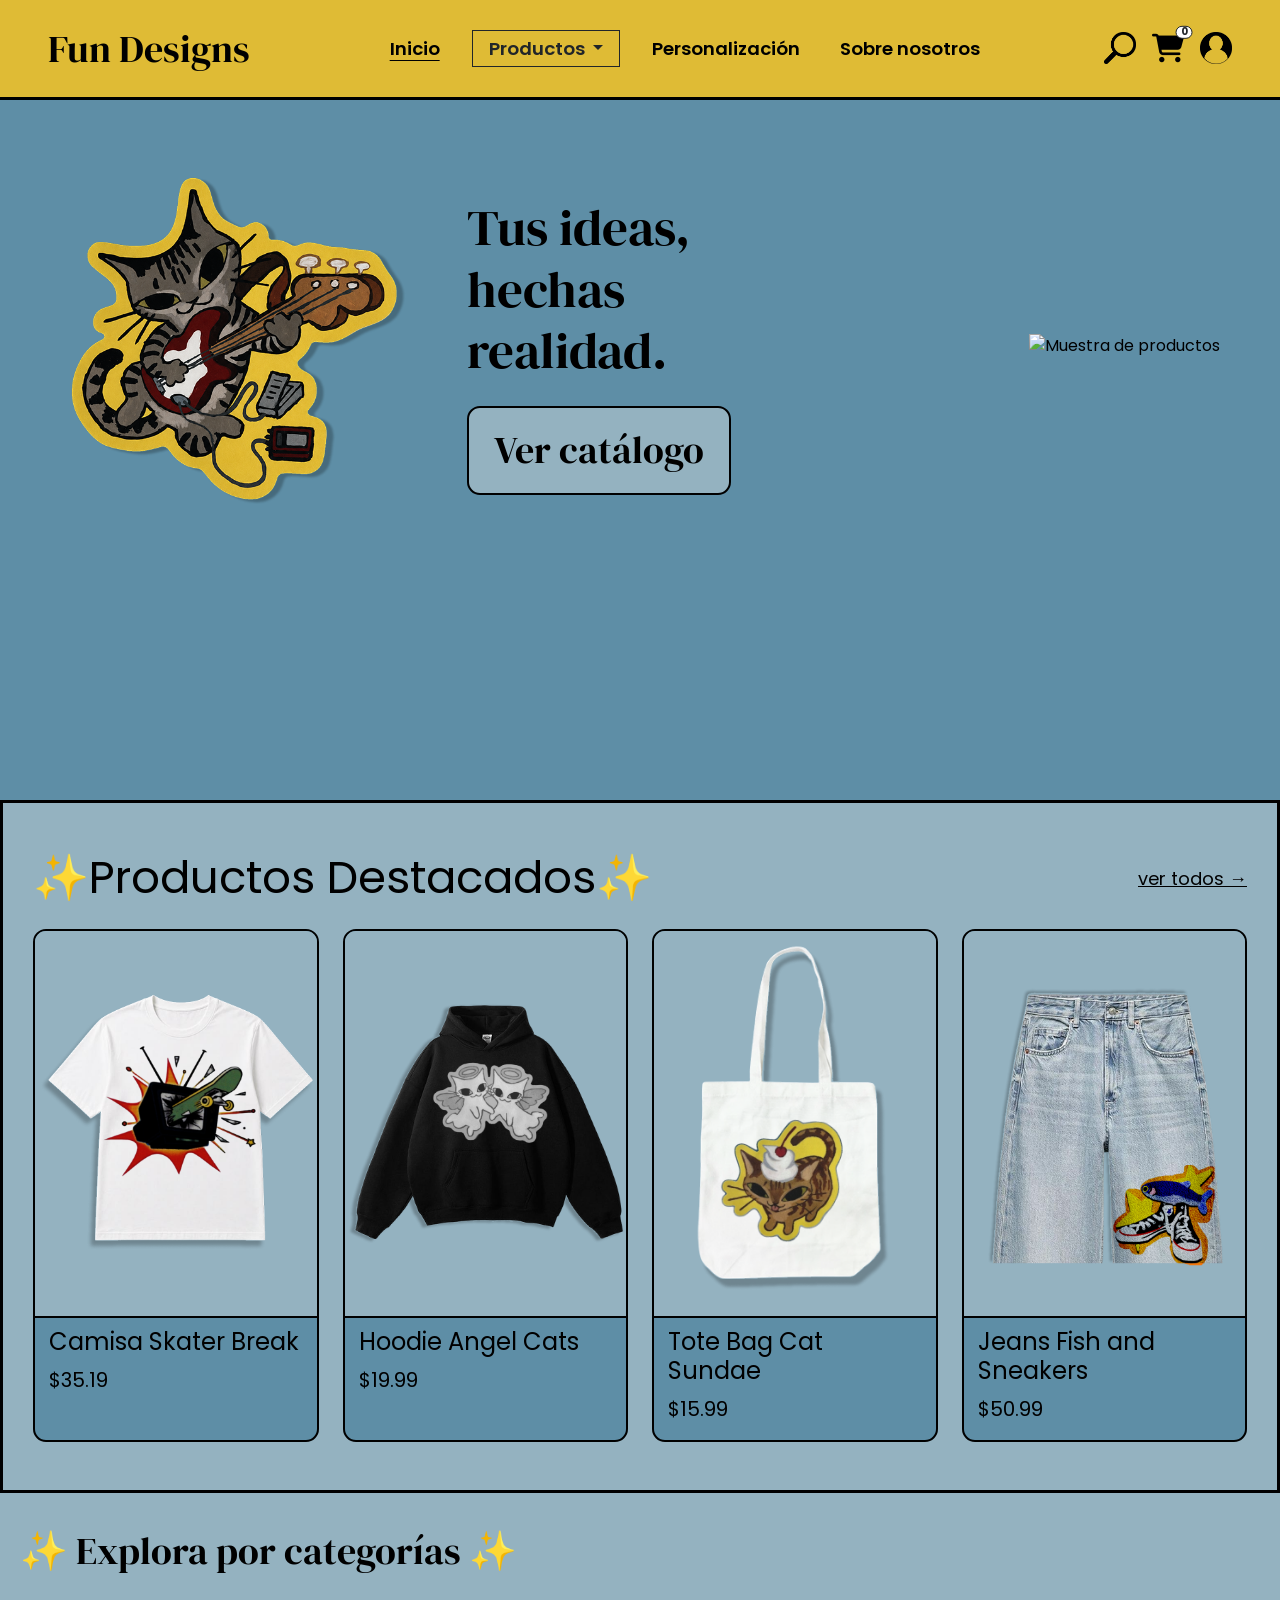
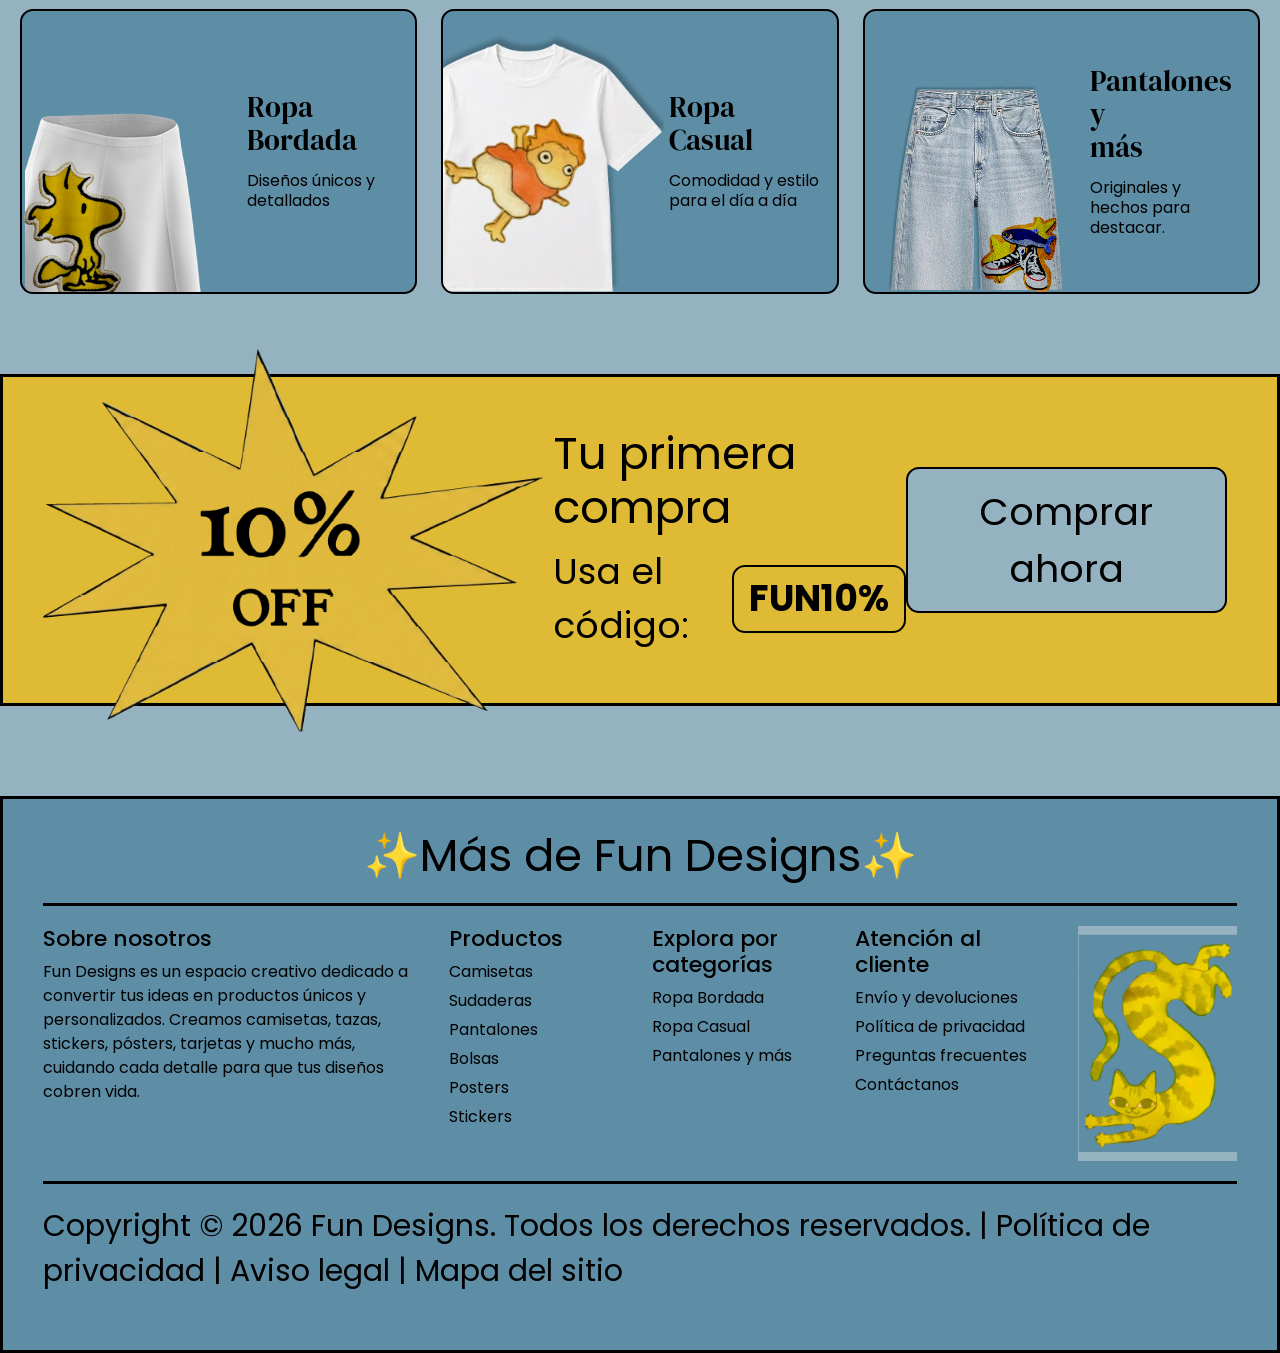
==== commit 1b365b71: "Add files via upload Más correciones." ====
--- a/index.html
+++ b/index.html
@@ -1,203 +1,649 @@
 <!DOCTYPE html>
 <html lang="es">
+
 <head>
-<meta charset="UTF-8">
-<meta name="viewport" content="width=device-width, initial-scale=1.0">
-<title>Fun Designs</title>
-<link rel="preconnect" href="https://fonts.googleapis.com">
-<link rel="preconnect" href="https://fonts.gstatic.com" crossorigin>
-<link href="https://fonts.googleapis.com/css2?family=DM+Serif+Display&display=swap" rel="stylesheet">
-<link rel="stylesheet" href="css/style.css">
-<link href="https://cdn.jsdelivr.net/npm/bootstrap@5.3.8/dist/css/bootstrap.min.css" rel="stylesheet">
-<style>
-  .fun-brand, .hero-title, .primary-button {
-    font-family: 'DM Serif Display', serif !important;
-  }
-  .hero-title {
-    font-size: clamp(2.5rem, 4vw, 3.5rem);
-    line-height: 1.2;
-    color: #000;
-  }
-</style>
+    <meta charset="UTF-8">
+    <meta name="viewport" content="width=device-width, initial-scale=1.0">
+
+    <title>Fun Designs</title>
+
+    <link rel="preconnect" href="https://fonts.googleapis.com">
+    <link rel="preconnect" href="https://fonts.gstatic.com" crossorigin>
+
+    <link
+        href="https://fonts.googleapis.com/css2?family=DM+Serif+Display&family=Poppins:wght@400;600;700&display=swap"
+        rel="stylesheet">
+
+    <link
+        href="https://cdn.jsdelivr.net/npm/bootstrap@5.3.8/dist/css/bootstrap.min.css"
+        rel="stylesheet">
+
+    <link rel="stylesheet" href="css/style.css">
 </head>
+
 <body>
+
+<!-- ========================================
+     NAVBAR
+======================================== -->
+
 <header>
     <nav class="navbar navbar-expand-lg fun-navbar">
-      <div class="container-fluid px-4 px-lg-5">
-        <a class="navbar-brand fun-brand fs-2" href="index.html">Fun Designs</a>
-        <button class="navbar-toggler" type="button" data-bs-toggle="collapse" data-bs-target="#menuPrincipal" aria-controls="menuPrincipal" aria-expanded="false" aria-label="Abrir menú de navegación">
-          <span class="navbar-toggler-icon"></span>
-        </button>
-        <div class="collapse navbar-collapse" id="menuPrincipal">
-          <ul class="navbar-nav mx-auto align-items-lg-center gap-lg-4">
-            <li class="nav-item">
-              <a class="nav-link" href="index.html">Inicio</a>
-            </li>
-            <li class="nav-item dropdown">
-              <a class="nav-link dropdown-toggle border border-dark px-3 py-1 text-dark" href="#" role="button" data-bs-toggle="dropdown" aria-expanded="false">Productos</a>
-              <ul class="dropdown-menu">
-                <li><a class="dropdown-item" href="index.html#products-section">Productos destacados</a></li>
-                <li><a class="dropdown-item" href="index.html#categories-section">Categorías</a></li>
-              </ul>
-            </li>
-            <li class="nav-item">
-              <a class="nav-link" href="#">Personalización</a>
-            </li>
-            <li class="nav-item">
-              <a class="nav-link active" aria-current="page" href="sobre-nosotros.html">Sobre nosotros</a>
-            </li>
-          </ul>
-          <div class="navbar-icons d-flex align-items-center gap-3 mt-3 mt-lg-0">
-            <a href="busqueda.html" aria-label="Buscar"><img src="img/search.png" alt="Buscar"></a>
-            <a href="#" aria-label="Carrito" class="position-relative">
-              <img src="img/carrito.png" alt="Carrito de compras">
-              <span class="position-absolute top-0 start-100 translate-middle badge rounded-pill bg-white text-dark border border-dark px-1 py-0" style="font-size: 0.65rem;">0</span>
+
+        <div class="container-fluid px-4 px-lg-5">
+
+            <a class="navbar-brand fun-brand fs-2" href="index.html">
+                Fun Designs
             </a>
-            <a href="#" aria-label="Usuario"><img src="img/usuario.png" alt="Cuenta de usuario"></a>
-          </div>
-        </div>
-      </div>
+
+            <button
+                class="navbar-toggler"
+                type="button"
+                data-bs-toggle="collapse"
+                data-bs-target="#menuPrincipal"
+                aria-controls="menuPrincipal"
+                aria-expanded="false"
+                aria-label="Abrir menú de navegación">
+
+                <span class="navbar-toggler-icon"></span>
+            </button>
+
+            <div class="collapse navbar-collapse" id="menuPrincipal">
+
+                <ul class="navbar-nav mx-auto align-items-lg-center gap-lg-4">
+
+                    <li class="nav-item">
+                        <a
+                            class="nav-link active"
+                            aria-current="page"
+                            href="index.html">
+                            Inicio
+                        </a>
+                    </li>
+
+                    <li class="nav-item dropdown">
+
+                        <a
+                            class="nav-link dropdown-toggle border border-dark px-3 py-1 text-dark"
+                            href="#"
+                            role="button"
+                            data-bs-toggle="dropdown"
+                            aria-expanded="false">
+
+                            Productos
+                        </a>
+
+                        <ul class="dropdown-menu">
+
+                            <li>
+                                <a
+                                    class="dropdown-item"
+                                    href="#products-section">
+                                    Productos destacados
+                                </a>
+                            </li>
+
+                            <li>
+                                <a
+                                    class="dropdown-item"
+                                    href="#categories-section">
+                                    Categorías
+                                </a>
+                            </li>
+
+                        </ul>
+
+                    </li>
+
+                    <li class="nav-item">
+                        <a class="nav-link" href="#">
+                            Personalización
+                        </a>
+                    </li>
+
+                    <li class="nav-item">
+                        <a
+                            class="nav-link"
+                            href="sobre-nosotros.html">
+                            Sobre nosotros
+                        </a>
+                    </li>
+
+                </ul>
+
+
+                <!-- ICONOS -->
+
+                <div class="navbar-icons d-flex align-items-center gap-3 mt-3 mt-lg-0">
+
+                    <a href="busqueda.html" aria-label="Buscar">
+                        <img src="img/search.png" alt="Buscar">
+                    </a>
+
+                    <a
+                        href="#"
+                        aria-label="Carrito"
+                        class="position-relative">
+
+                        <img
+                            src="img/carrito.png"
+                            alt="Carrito de compras">
+
+                        <span
+                            class="position-absolute top-0 start-100 translate-middle badge rounded-pill bg-white text-dark border border-dark px-1 py-0 cart-number">
+                            0
+                        </span>
+
+                    </a>
+
+                    <a href="#" aria-label="Usuario">
+                        <img
+                            src="img/usuario.png"
+                            alt="Cuenta de usuario">
+                    </a>
+
+                </div>
+
+            </div>
+
+        </div>
+
     </nav>
 </header>
 
+
+<!-- ========================================
+     HERO
+======================================== -->
+
 <section id="hero" class="container-fluid py-5">
-  <div class="row align-items-center justify-content-between">
-    <div class="col-12 col-md-4 text-center text-md-start"> 
-      <img src="img/Gato.png" alt="camisetas" class="img-fluid"> 
-    </div>
-    <div class="col-12 col-md-4 text-center text-md-start px-lg-4">
-      <h1 class="hero-title mb-4">Tus ideas,<br>hechas realidad.</h1>
-      <button class="primary-button">Ver catálogo</button>
-    </div>
-    <div class="col-12 col-md-4 text-center text-md-end mt-4 mt-md-0">
-      <img src="img/banner.png" alt="Muestra de productos" class="img-fluid">
-    </div>
-  </div>
+
+    <div class="row align-items-center justify-content-between">
+
+        <div class="col-12 col-md-4 text-center text-md-start">
+
+            <img
+                src="img/Gato.png"
+                alt="Camisetas"
+                class="img-fluid">
+
+        </div>
+
+
+        <div class="col-12 col-md-4 text-center text-md-start px-lg-4">
+
+            <h1 class="hero-title mb-4">
+                Tus ideas,<br>
+                hechas realidad.
+            </h1>
+
+            <button class="primary-button">
+                Ver catálogo
+            </button>
+
+        </div>
+
+
+        <div class="col-12 col-md-4 text-center text-md-end mt-4 mt-md-0">
+
+            <img
+                src="img/banner.png"
+                alt="Muestra de productos"
+                class="img-fluid">
+
+        </div>
+
+    </div>
+
 </section>
 
+
+<!-- ========================================
+     PRODUCTOS DESTACADOS
+======================================== -->
+
 <section id="products-section" class="container-fluid py-5">
-  <div class="section-title d-flex align-items-center mb-4">
-    <h2>✨Productos Destacados✨</h2>
-    <a href="#" class="view-all ms-auto">ver todos →</a> </div>
-  <div class="row g-4">
-    <div class="col-12 col-sm-6 col-lg-3">
-      <article class="product-card h-100">
-        <div class="product-image"> <img src="img/Camisa Skater.png" alt="skater" class="img-fluid"> </div>
-        <div class="product-info">
-          <h3>Camisa Skater Break</h3>
-          <p>$35.19</p>
-        </div>
-      </article>
-    </div>
-    <div class="col-12 col-sm-6 col-lg-3">
-      <article class="product-card h-100">
-        <div class="product-image"> <img src="img/Hoodie Angel.png" alt="angel" class="img-fluid"> </div>
-        <div class="product-info">
-          <h3>Hoodie Angel Cats</h3>
-          <p>$19.99</p>
-        </div>
-      </article>
-    </div>
-    <div class="col-12 col-sm-6 col-lg-3">
-      <article class="product-card h-100">
-        <div class="product-image"> <img src="img/Tote.png" alt="cat" class="img-fluid"> </div>
-        <div class="product-info">
-          <h3>Tote Bag Cat Sundae</h3>
-          <p>$15.99</p>
-        </div>
-      </article>
-    </div>
-    <div class="col-12 col-sm-6 col-lg-3">
-      <article class="product-card h-100">
-        <div class="product-image"> <img src="img/Jeans.png" alt="fish" class="img-fluid"> </div>
-        <div class="product-info">
-          <h3>Jeans Fish and Sneakers</h3>
-          <p>$50.99</p>
-        </div>
-      </article>
-    </div>
-  </div>
+
+    <div class="section-title d-flex align-items-center mb-4">
+
+        <h2>
+            ✨Productos Destacados✨
+        </h2>
+
+        <a href="#" class="view-all ms-auto">
+            ver todos →
+        </a>
+
+    </div>
+
+
+    <div class="row g-4">
+
+        <!-- PRODUCTO 1 -->
+
+        <div class="col-12 col-sm-6 col-lg-3">
+
+            <article class="product-card h-100">
+
+                <div class="product-image">
+
+                    <img
+                        src="img/Camisa Skater.png"
+                        alt="Camisa Skater"
+                        class="img-fluid">
+
+                </div>
+
+                <div class="product-info">
+
+                    <h3>
+                        Camisa Skater Break
+                    </h3>
+
+                    <p>
+                        $35.19
+                    </p>
+
+                </div>
+
+            </article>
+
+        </div>
+
+
+        <!-- PRODUCTO 2 -->
+
+        <div class="col-12 col-sm-6 col-lg-3">
+
+            <article class="product-card h-100">
+
+                <div class="product-image">
+
+                    <img
+                        src="img/Hoodie Angel.png"
+                        alt="Hoodie Angel Cats"
+                        class="img-fluid">
+
+                </div>
+
+                <div class="product-info">
+
+                    <h3>
+                        Hoodie Angel Cats
+                    </h3>
+
+                    <p>
+                        $19.99
+                    </p>
+
+                </div>
+
+            </article>
+
+        </div>
+
+
+        <!-- PRODUCTO 3 -->
+
+        <div class="col-12 col-sm-6 col-lg-3">
+
+            <article class="product-card h-100">
+
+                <div class="product-image">
+
+                    <img
+                        src="img/Tote.png"
+                        alt="Tote Bag Cat Sundae"
+                        class="img-fluid">
+
+                </div>
+
+                <div class="product-info">
+
+                    <h3>
+                        Tote Bag Cat Sundae
+                    </h3>
+
+                    <p>
+                        $15.99
+                    </p>
+
+                </div>
+
+            </article>
+
+        </div>
+
+
+        <!-- PRODUCTO 4 -->
+
+        <div class="col-12 col-sm-6 col-lg-3">
+
+            <article class="product-card h-100">
+
+                <div class="product-image">
+
+                    <img
+                        src="img/Jeans.png"
+                        alt="Jeans Fish and Sneakers"
+                        class="img-fluid">
+
+                </div>
+
+                <div class="product-info">
+
+                    <h3>
+                        Jeans Fish and Sneakers
+                    </h3>
+
+                    <p>
+                        $50.99
+                    </p>
+
+                </div>
+
+            </article>
+
+        </div>
+
+    </div>
+
 </section>
 
-<section id="categories-section" class="container my-5">
-  <h2 class="text-center mb-4">Explora por categorías</h2>
-  <div class="row g-4 justify-content-center">
-    <div class="col-12 col-md-6 col-lg-4">
-      <article class="category-card h-100">
-        <div class="category-image text-center"> <img src="img/Piolin.png" alt="engravado" class="img-fluid"> </div>
-        <div class="category-content text-center p-3">
-          <h3>Ropa Bordada</h3>
-          <p>Diseños únicos y detallados</p>
-        </div>
-      </article>
-    </div>
-    <div class="col-12 col-md-6 col-lg-4">
-      <article class="category-card h-100">
-        <div class="category-image text-center"> <img src="img/Camisa Ponyo.png" alt="casual" class="img-fluid"> </div>
-        <div class="category-content text-center p-3">
-          <h3>Ropa Casual</h3>
-          <p>Comodidad y estilo para el día a día</p>
-        </div>
-      </article>
-    </div>
-    <div class="col-12 col-md-6 col-lg-4">
-      <article class="category-card h-100">
-        <div class="category-image text-center"> <img src="img/Jeans.png" alt="jeans 2" class="img-fluid"> </div>
-        <div class="category-content text-center p-3">
-          <h3>Pantalones y más</h3>
-          <p>Originales y hechos para destacar.</p>
-        </div>
-      </article>
-    </div>
-  </div>
+
+<!-- ========================================
+     CATEGORÍAS
+======================================== -->
+
+<section id="categories-section" class="container-fluid">
+
+    <h2 class="categories-title">
+        ✨ Explora por categorías ✨
+    </h2>
+
+
+    <div class="row g-4">
+
+        <!-- ROPA BORDADA -->
+
+        <div class="col-12 col-md-6 col-lg-4">
+
+            <article class="category-card">
+
+                <div class="category-image">
+
+                    <img
+                        src="img/Piolin.png"
+                        alt="Ropa bordada"
+                        class="category-img piolin-img">
+
+                </div>
+
+
+                <div class="category-content">
+
+                    <h3>
+                        Ropa<br>
+                        Bordada
+                    </h3>
+
+                    <p>
+                        Diseños únicos y detallados
+                    </p>
+
+                </div>
+
+            </article>
+
+        </div>
+
+
+        <!-- ROPA CASUAL -->
+
+        <div class="col-12 col-md-6 col-lg-4">
+
+            <article class="category-card">
+
+                <div class="category-image">
+
+                    <img
+                        src="img/Camisa Ponyo.png"
+                        alt="Ropa casual"
+                        class="category-img camisa-img">
+
+                </div>
+
+
+                <div class="category-content">
+
+                    <h3>
+                        Ropa Casual
+                    </h3>
+
+                    <p>
+                        Comodidad y estilo para el día a día
+                    </p>
+
+                </div>
+
+            </article>
+
+        </div>
+
+
+        <!-- PANTALONES -->
+
+        <div class="col-12 col-md-6 col-lg-4">
+
+            <article class="category-card">
+
+                <div class="category-image">
+
+                    <img
+                        src="img/Jeans.png"
+                        alt="Pantalones"
+                        class="category-img jeans-img">
+
+                </div>
+
+
+                <div class="category-content">
+
+                    <h3>
+                        Pantalones y<br>
+                        más
+                    </h3>
+
+                    <p>
+                        Originales y hechos para destacar.
+                    </p>
+
+                </div>
+
+            </article>
+
+        </div>
+
+    </div>
+
 </section>
 
+
+<!-- ========================================
+     PROMOCIÓN
+======================================== -->
+
 <section id="promo-section">
-  <div class="promo-decoration"> <img src="img/promo.png" alt="promo" width="800" > </div>
-  <div class="promo-content">
-    <h2>Tu primera compra</h2>
-    <div class="promo-code"> <span>Usa el código:</span> <strong>FUN10%</strong> </div>
-  </div>
-  <button class="secondary-button"> Comprar ahora </button>
+
+    <div class="promo-decoration">
+
+        <img
+            src="img/promo.png"
+            alt="Promoción">
+
+    </div>
+
+
+    <div class="promo-content">
+
+        <h2>
+            Tu primera compra
+        </h2>
+
+
+        <div class="promo-code">
+
+            <span>
+                Usa el código:
+            </span>
+
+            <strong>
+                FUN10%
+            </strong>
+
+        </div>
+
+    </div>
+
+
+    <button class="secondary-button">
+        Comprar ahora
+    </button>
+
 </section>
 
+
+<!-- ========================================
+     FOOTER
+======================================== -->
+
 <footer class="footer container-fluid">
-  <div class="footer-title text-center">
-    <div class="decoration-placeholder"></div>
-    <h2>✨Más de Fun Designs✨</h2>
-    <div class="decoration-placeholder"></div>
-  </div>
-  <div class="footer-line"></div>
-  <div class="row g-4 align-items-start">
-    <div class="col-12 col-md-6 col-lg-4">
-      <h3>Sobre nosotros</h3>
-      <p> Fun Designs es un espacio creativo dedicado a
-        convertir tus ideas en productos únicos y
-        personalizados. Creamos camisetas, tazas,
-        stickers, pósters, tarjetas y mucho más,
-        cuidando cada detalle para que tus diseños
-        cobren vida. </p>
-    </div>
-    <div class="col-6 col-md-3 col-lg-2">
-      <h3>Productos</h3>
-      <a href="#">Camisetas</a> <a href="#">Sudaderas</a> <a href="#">Pantalones</a> <a href="#">Bolsas</a> <a href="#">Posters</a> <a href="#">Stickers</a> </div>
-    <div class="col-6 col-md-3 col-lg-2">
-      <h3>Explora por categorías</h3>
-      <a href="#">Ropa Bordada</a> <a href="#">Ropa Casual</a> <a href="#">Pantalones y más</a> </div>
-    <div class="col-12 col-md-6 col-lg-2">
-      <h3>Atención al cliente</h3>
-      <a href="#">Envío y devoluciones</a> <a href="#">Política de privacidad</a> <a href="#">Preguntas frecuentes</a> <a href="#">Contáctanos</a> </div>
-    <div class="col-12 col-md-6 col-lg-2 text-center text-lg-end">
-      <div class="footer-image d-inline-block"> <img src="img/car.png" alt="car" class="img-fluid"> </div>
-    </div>
-  </div>
-  <div class="footer-line"></div>
-  <p class="copyright text-center text-md-start"> Copyright © 2026 Fun Designs.
-    Todos los derechos reservados.
-    | Política de privacidad
-    | Aviso legal
-    | Mapa del sitio </p>
+
+    <div class="footer-title text-center">
+
+        <div class="decoration-placeholder"></div>
+
+        <h2>
+            ✨Más de Fun Designs✨
+        </h2>
+
+        <div class="decoration-placeholder"></div>
+
+    </div>
+
+
+    <div class="footer-line"></div>
+
+
+    <div class="row g-4 align-items-start">
+
+        <!-- SOBRE NOSOTROS -->
+
+        <div class="col-12 col-md-6 col-lg-4">
+
+            <h3>
+                Sobre nosotros
+            </h3>
+
+            <p>
+                Fun Designs es un espacio creativo dedicado a
+                convertir tus ideas en productos únicos y
+                personalizados. Creamos camisetas, tazas,
+                stickers, pósters, tarjetas y mucho más,
+                cuidando cada detalle para que tus diseños
+                cobren vida.
+            </p>
+
+        </div>
+
+
+        <!-- PRODUCTOS -->
+
+        <div class="col-6 col-md-3 col-lg-2">
+
+            <h3>
+                Productos
+            </h3>
+
+            <a href="#">Camisetas</a>
+            <a href="#">Sudaderas</a>
+            <a href="#">Pantalones</a>
+            <a href="#">Bolsas</a>
+            <a href="#">Posters</a>
+            <a href="#">Stickers</a>
+
+        </div>
+
+
+        <!-- CATEGORÍAS -->
+
+        <div class="col-6 col-md-3 col-lg-2">
+
+            <h3>
+                Explora por categorías
+            </h3>
+
+            <a href="#">Ropa Bordada</a>
+            <a href="#">Ropa Casual</a>
+            <a href="#">Pantalones y más</a>
+
+        </div>
+
+
+        <!-- CLIENTE -->
+
+        <div class="col-12 col-md-6 col-lg-2">
+
+            <h3>
+                Atención al cliente
+            </h3>
+
+            <a href="#">Envío y devoluciones</a>
+            <a href="#">Política de privacidad</a>
+            <a href="#">Preguntas frecuentes</a>
+            <a href="#">Contáctanos</a>
+
+        </div>
+
+
+        <!-- IMAGEN -->
+
+        <div class="col-12 col-md-6 col-lg-2 text-center text-lg-end">
+
+            <div class="footer-image d-inline-block">
+
+                <img
+                    src="img/car.png"
+                    alt="Car"
+                    class="img-fluid">
+
+            </div>
+
+        </div>
+
+    </div>
+
+
+    <div class="footer-line"></div>
+
+
+    <p class="copyright text-center text-md-start">
+
+        Copyright © 2026 Fun Designs.
+        Todos los derechos reservados.
+        | Política de privacidad
+        | Aviso legal
+        | Mapa del sitio
+
+    </p>
+
 </footer>
-<script src="https://cdn.jsdelivr.net/npm/bootstrap@5.3.8/dist/js/bootstrap.bundle.min.js"></script>
+
+
+<script
+    src="https://cdn.jsdelivr.net/npm/bootstrap@5.3.8/dist/js/bootstrap.bundle.min.js">
+</script>
+
 </body>
+
 </html>
--- a/css/style.css
+++ b/css/style.css
@@ -1,4 +1,6 @@
-@import url('https://fonts.googleapis.com/css2?family=Poppins:wght@400;600;700&display=swap');
+/* ========================================
+   CONFIGURACIÓN GENERAL
+======================================== */
 
 * {
     box-sizing: border-box;
@@ -9,7 +11,7 @@
 body {
     font-family: 'Poppins', sans-serif;
     color: #000;
-    background: #94B2C0 !important;
+    background: #94B2C0;
 }
 
 button {
@@ -17,30 +19,58 @@
     cursor: pointer;
 }
 
-.header {
-    height: 100px;
-    width: 100%;
-    display: flex;
-    align-items: center;
-	padding-left: 20px;
-	padding-right: 30px;
-	background-color: #DFBB35;
-    border-bottom: 3px solid black;
-}
-
-.navbar .nav-link {
-    font-size: 20px;
-    color: #000;
-	font-weight: bold;
-	text-decoration: underline;
-}
-
-.header-icons {
-    display: flex;
-    gap: 30px;
-    margin-left: auto;
-}
-
+.fun-brand,
+.hero-title,
+.primary-button {
+    font-family: 'DM Serif Display', serif;
+}
+
+
+/* ========================================
+   NAVBAR
+======================================== */
+
+.fun-navbar {
+    min-height: 100px;
+    background-color: #DFBB35;
+    border-bottom: 3px solid #000;
+}
+
+.fun-brand {
+    font-size: clamp(2rem, 3vw, 3.25rem) !important;
+    font-family: 'DM Serif Display', serif;
+    font-weight: 400;
+    color: #000 !important;
+}
+
+.fun-navbar .nav-link {
+    color: #000;
+    font-size: 1.15rem;
+    font-weight: 600;
+}
+
+.fun-navbar .nav-link:hover,
+.fun-navbar .nav-link:focus,
+.fun-navbar .nav-link.active {
+    color: #000;
+    text-decoration: underline;
+    text-underline-offset: 5px;
+}
+
+.navbar-icons img {
+    width: 32px;
+    height: 32px;
+    object-fit: contain;
+}
+
+.cart-number {
+    font-size: 0.65rem;
+}
+
+
+/* ========================================
+   HERO
+======================================== */
 
 #hero {
     min-height: 700px;
@@ -48,6 +78,12 @@
     padding: 70px 60px;
 }
 
+.hero-title {
+    font-size: clamp(2.5rem, 4vw, 3.5rem);
+    line-height: 1.2;
+    color: #000;
+}
+
 .primary-button,
 .secondary-button {
     padding: 14px 25px;
@@ -59,6 +95,11 @@
 
     font-size: 38px;
 }
+
+
+/* ========================================
+   PRODUCTOS DESTACADOS
+======================================== */
 
 #products-section {
     padding: 50px 30px 80px;
@@ -67,28 +108,52 @@
 }
 
 .section-title h2 {
+    margin: 0;
+
     font-size: 45px;
     font-weight: 400;
 }
 
+.view-all {
+    color: #000;
+    font-size: 18px;
+}
+
 .product-card {
+    height: 100%;
+
     overflow: hidden;
+
     background: #5E8EA6;
+
     border: 2px solid black;
     border-radius: 13px;
 }
 
 .product-image {
     display: flex;
+
     justify-content: center;
     align-items: center;
+
     width: 100%;
     height: 385px;
-    background: #94b2c0;
+
+    overflow: hidden;
+
+    background: #94B2C0;
+}
+
+.product-image img {
+    width: 100%;
+    height: 100%;
+
+    object-fit: contain;
 }
 
 .product-info {
     padding: 10px 14px 16px;
+
     border-top: 2px solid black;
 }
 
@@ -99,181 +164,328 @@
 
 .product-info p {
     margin-top: 4px;
+    margin-bottom: 0;
+
     font-size: 20px;
 }
 
+
+/* ========================================
+   EXPLORA POR CATEGORÍAS
+======================================== */
+
 #categories-section {
-    padding: 60px 30px 100px;
+    width: 100%;
+
+    padding: 35px 20px 80px;
+
     background: #94B2C0;
 }
 
-#categories-section > h2 {
-    margin-bottom: 40px;
-    font-size: 45px;
+
+/* TÍTULO */
+
+.categories-title {
+    margin: 0 0 35px;
+
+    font-family: 'DM Serif Display', serif;
+
+    font-size: clamp(2.4rem, 3vw, 3.2rem);
     font-weight: 400;
-}
+
+    color: #000;
+
+    text-align: left;
+}
+
+
+/* TARJETAS */
 
 .category-card {
-	position: relative;
-    min-height: 420px;
+    position: relative;
+
+    width: 100%;
+    height: 285px;
+
     display: flex;
-    justify-content: space-between;
+    flex-direction: row;
+    align-items: stretch;
+
     overflow: hidden;
+
     background: #5E8EA6;
-    border: 2px solid black;
+
+    border: 2px solid #000;
     border-radius: 13px;
-	flex-direction: row;
-}
+}
+
+
+/* ========================================
+   LADO DE LA IMAGEN
+======================================== */
 
 .category-image {
+    width: 56%;
+    height: 100%;
+
     display: flex;
-    align-items: flex-end; 
+
+    align-items: flex-end;
     justify-content: flex-start;
-}
+
+    overflow: hidden;
+
+    flex-shrink: 0;
+}
+
+.category-img {
+    display: block;
+
+    max-width: none;
+
+    object-fit: contain;
+    object-position: left bottom;
+}
+
+
+/* CAMISETA PIOLÍN */
+
+.piolin-img {
+    width: 100%;
+    height: 100%;
+
+    object-position: left bottom;
+}
+
+
+
+/* CAMISETA PONYO */
+
+.camisa-img {
+    width: 105%;
+    height: 105%;
+
+    object-position: left bottom;
+
+    transform: translateX(-5px);
+}
+
+
+/* JEANS */
+
+.jeans-img {
+    width: 95%;
+    height: 100%;
+
+    object-position: center bottom;
+
+    margin-left: 5px;
+}
+
+
+/* ========================================
+   TEXTO DE LAS CATEGORÍAS
+======================================== */
 
 .category-content {
-	width: 50%;
-    padding: 20px 20px 20px 10px;
+    width: 44%;
+
+    display: flex;
+    flex-direction: column;
+    justify-content: center;
+
+    padding: 20px 18px 20px 5px;
+
     text-align: left;
 }
 
 .category-content h3 {
-    font-size: 36px;
+    margin: 0 0 14px;
+
+    font-family: 'DM Serif Display', serif;
+
+    font-size: clamp(1.8rem, 2.2vw, 2.4rem);
+
+    line-height: 1.15;
+
     font-weight: 400;
+
+    color: #000;
 }
 
 .category-content p {
-    margin-top: 15px;
-    font-size: 24px;
-}
+    margin: 0;
+
+    font-family: 'Poppins', sans-serif;
+
+    font-size: clamp(1rem, 1.25vw, 1.35rem);
+
+    line-height: 1.25;
+
+    color: #000;
+}
+
+
+/* ========================================
+   PROMOCIÓN
+======================================== */
 
 #promo-section {
     position: relative;
+
     display: flex;
+
     align-items: center;
     justify-content: space-between;
+
     min-height: 200px;
+
     padding: 50px;
+
     background: #DFBB35;
+
     border: 3px solid black;
 }
 
 .promo-decoration {
     position: absolute;
-    top: 50%;                 
-    left: 40px;              
-    transform: translateY(-50%); 
-    z-index: 2;            
+
+    top: 50%;
+    left: 40px;
+
+    transform: translateY(-50%);
+
+    z-index: 2;
 }
 
 .promo-decoration img {
     width: 500px;
     height: auto;
+
     display: block;
 }
 
 .promo-content h2 {
+    margin-left: 500px;
+
     font-size: 45px;
     font-weight: 400;
-	margin-left: 500px;
 }
 
 .promo-code {
     display: flex;
+
     align-items: center;
+
     gap: 25px;
+
     margin-top: 10px;
+    margin-left: 500px;
+
     font-size: 36px;
-	margin-left: 500px;
 }
 
 .promo-code strong {
     padding: 5px 15px;
+
     border: 2px solid black;
     border-radius: 13px;
 }
 
+
+/* ========================================
+   FOOTER
+======================================== */
+
 .footer {
     padding: 30px 40px 40px;
+
     background: #5E8EA6;
+
     border: 3px solid black;
-	margin-top: 90px;
+
+    margin-top: 90px;
 }
 
 .footer-title {
     display: flex;
+
     align-items: center;
+    justify-content: center;
+
     gap: 15px;
 }
 
 .footer-title h2 {
+    margin: 0;
+
     font-size: 45px;
     font-weight: 400;
-	margin: 0;
 }
 
 .footer-line {
     height: 3px;
+
     margin: 20px 0;
+
     background: black;
+}
+
+.footer h3 {
+    font-size: 22px;
+}
+
+.footer a {
+    display: block;
+
+    margin-bottom: 5px;
+
+    color: #000;
+
+    text-decoration: none;
+}
+
+.footer a:hover {
+    text-decoration: underline;
 }
 
 .footer-image {
     width: 159px;
     height: 235px;
+
     background: #94B2C0;
+}
+
+.footer-image img {
+    width: 100%;
+    height: 100%;
+
+    object-fit: contain;
 }
 
 .copyright {
     font-size: 30px;
 }
-/* ================================
+
+
+/* ========================================
    PÁGINA SOBRE NOSOTROS
-   ================================ */
-
-.fun-navbar {
-    min-height: 100px;
-    background-color: #DFBB35;
-    border-bottom: 3px solid #000;
-}
-
-.fun-brand {
-    font-size: clamp(2rem, 3vw, 3.25rem) !important;
-    font-family: Georgia, 'Times New Roman', serif;
-    font-weight: 700;
-    color: #000 !important;
-}
-
-.fun-navbar .nav-link {
-    color: #000;
-    font-size: 1.15rem;
-    font-weight: 500;
-}
-
-.fun-navbar .nav-link:hover,
-.fun-navbar .nav-link:focus,
-.fun-navbar .nav-link.active {
-    color: #000;
-    text-decoration: underline;
-    text-underline-offset: 5px;
-}
-
-.navbar-icons img {
-    width: 32px;
-    height: 32px;
-    object-fit: contain;
-}
+======================================== */
 
 #sobre-nosotros {
     min-height: calc(100vh - 100px);
+
     background-color: #5E8EA6;
 }
 
 .about-title {
     margin-bottom: 7rem;
-    font-family: Georgia, 'Times New Roman', serif;
+
+    font-family: 'DM Serif Display', serif;
+
     font-size: clamp(2rem, 4vw, 3.2rem);
-    font-weight: 700;
+
+    font-weight: 400;
 }
 
 .about-row {
@@ -282,32 +494,332 @@
 
 .about-card {
     max-width: 390px;
+
     margin: 0 auto;
 }
 
 .about-image {
     width: 118px;
     height: 118px;
+
     margin-bottom: 1.25rem;
+
     border-radius: 50%;
+
     object-fit: cover;
 }
 
 .about-card h2 {
     margin-bottom: 1.3rem;
-    font-family: Georgia, 'Times New Roman', serif;
+
+    font-family: 'DM Serif Display', serif;
+
     font-size: clamp(1.35rem, 2vw, 1.75rem);
-    font-weight: 700;
+
+    font-weight: 400;
 }
 
 .about-card p {
+    max-width: 330px;
+
     margin: 0 auto;
-    max-width: 330px;
+
     font-size: 1.05rem;
+
     line-height: 1.35;
 }
 
+/* ========================================
+   PÁGINA DE PRODUCTOS / BÚSQUEDA
+======================================== */
+
+.productos-page #productos {
+    min-height: calc(100vh - 100px);
+
+    background-color: #5E8EA6;
+
+    padding: 90px 20px 70px;
+}
+
+.productos-page .productos-inner {
+    width: 100%;
+    max-width: 1265px;
+
+    margin: 0 auto;
+}
+
+
+/* ========================================
+   BUSCADOR
+======================================== */
+
+.productos-page .search-box {
+    position: relative;
+
+    width: 100%;
+    height: 57px;
+
+    margin: 0 auto 62px;
+}
+
+
+.productos-page .search-box input {
+    width: 100%;
+    height: 100%;
+
+    padding: 0 25px 0 125px;
+
+    background-color: #94B2C0;
+
+    border: 3px solid #000;
+    border-radius: 14px;
+
+    outline: none;
+
+    font-family: 'Poppins', sans-serif;
+    font-size: 25px;
+
+    color: #000;
+}
+
+
+.productos-page .search-box input::placeholder {
+    color: #000;
+    opacity: 1;
+}
+
+
+/* LUPA */
+
+.productos-page .search-box-icon {
+    position: absolute;
+
+    left: 18px;
+    top: 50%;
+
+    width: 38px;
+    height: 38px;
+
+    object-fit: contain;
+
+    transform: translateY(-50%);
+
+    z-index: 2;
+}
+
+
+/* ========================================
+   LISTA DE CATEGORÍAS
+======================================== */
+
+.productos-page .browse-list {
+    width: 100%;
+
+    display: flex;
+    flex-direction: column;
+
+    gap: 36px;
+}
+
+
+/* TARJETA */
+
+.productos-page .browse-card {
+    width: 100%;
+    height: 178px;
+
+    display: flex;
+    flex-direction: row;
+    align-items: center;
+
+    gap: 33px;
+
+    padding: 13px 16px;
+
+    background-color: #94B2C0;
+
+    border: 3px solid #000;
+
+    border-radius: 0;
+}
+
+
+/* ========================================
+   CUADRO DE LA IMAGEN
+======================================== */
+
+.productos-page .browse-thumb {
+    width: 148px;
+    height: 148px;
+
+    flex: 0 0 148px;
+
+    display: flex;
+
+    align-items: center;
+    justify-content: center;
+
+    overflow: hidden;
+
+    background-color: #94B2C0;
+
+    border: 3px solid #000;
+
+    border-radius: 0;
+}
+
+
+/* IMAGEN */
+
+.productos-page .browse-thumb img {
+    width: 100%;
+    height: 100%;
+
+    display: block;
+
+    object-fit: contain;
+    object-position: center;
+
+    background-color: transparent;
+}
+
+
+/* ========================================
+   INFORMACIÓN
+======================================== */
+
+.productos-page .browse-info {
+    display: flex;
+    flex-direction: column;
+    justify-content: center;
+
+    text-align: left;
+}
+
+
+/* TÍTULO */
+
+.productos-page .browse-info h2 {
+    margin: 0 0 18px;
+
+    font-family: 'Poppins', sans-serif;
+
+    font-size: 27px;
+    font-weight: 400;
+
+    line-height: 1.1;
+
+    color: #000;
+}
+
+
+/* DESCRIPCIÓN */
+
+.productos-page .browse-info p {
+    margin: 0;
+
+    font-family: 'Poppins', sans-serif;
+
+    font-size: 25px;
+    font-weight: 400;
+
+    line-height: 1.2;
+
+    color: #000;
+}
+
 @media (max-width: 991.98px) {
+
+    .productos-page #productos {
+        padding: 60px 25px;
+    }
+
+    .productos-page .search-box {
+        margin-bottom: 45px;
+    }
+
+    .productos-page .browse-card {
+        height: 155px;
+    }
+
+    .productos-page .browse-thumb {
+        width: 125px;
+        height: 125px;
+
+        flex-basis: 125px;
+    }
+
+    .productos-page .browse-info h2 {
+        font-size: 22px;
+    }
+
+    .productos-page .browse-info p {
+        font-size: 18px;
+    }
+}
+
+
+@media (max-width: 575.98px) {
+
+    .productos-page #productos {
+        padding: 40px 15px;
+    }
+
+    .productos-page .search-box {
+        height: 50px;
+    }
+
+    .productos-page .search-box input {
+        padding-left: 60px;
+
+        font-size: 16px;
+    }
+
+    .productos-page .search-box-icon {
+        width: 28px;
+        height: 28px;
+
+        left: 15px;
+    }
+
+    .productos-page .browse-card {
+        height: auto;
+
+        flex-direction: column;
+
+        padding: 20px;
+
+        text-align: center;
+    }
+
+    .productos-page .browse-thumb {
+        width: 135px;
+        height: 135px;
+
+        flex-basis: 135px;
+    }
+
+    .productos-page .browse-info {
+        text-align: center;
+    }
+
+    .productos-page .browse-info h2 {
+        margin-bottom: 10px;
+
+        font-size: 21px;
+    }
+
+    .productos-page .browse-info p {
+        font-size: 16px;
+    }
+}
+
+/* ========================================
+   RESPONSIVE - TABLET
+======================================== */
+
+@media (max-width: 991.98px) {
+
     .fun-navbar {
         padding: 0.75rem 0;
     }
@@ -316,12 +828,132 @@
         padding-top: 1rem;
     }
 
+
+    #hero {
+        min-height: auto;
+
+        padding: 60px 30px;
+    }
+
+
     .about-title {
         margin-bottom: 4rem;
     }
-}
+
+
+    /* CATEGORÍAS */
+
+    .category-card {
+        height: 270px;
+    }
+
+    .category-content {
+        padding-right: 15px;
+    }
+
+    .category-content h3 {
+        font-size: 1.9rem;
+    }
+
+    .category-content p {
+        font-size: 1rem;
+    }
+
+
+    /* PROMO */
+
+    #promo-section {
+        flex-direction: column;
+
+        gap: 25px;
+
+        text-align: center;
+    }
+
+    .promo-decoration {
+        position: static;
+
+        transform: none;
+    }
+
+    .promo-decoration img {
+        width: min(500px, 100%);
+    }
+
+    .promo-content h2,
+    .promo-code {
+        margin-left: 0;
+    }
+
+    .promo-code {
+        justify-content: center;
+    }
+}
+
+
+/* ========================================
+   RESPONSIVE - MÓVIL
+======================================== */
 
 @media (max-width: 767.98px) {
+
+    #hero {
+        padding: 45px 20px;
+    }
+
+
+    /* PRODUCTOS */
+
+    .section-title {
+        align-items: flex-start !important;
+
+        flex-direction: column;
+
+        gap: 10px;
+    }
+
+    .section-title h2 {
+        font-size: 35px;
+    }
+
+
+    /* CATEGORÍAS */
+
+    #categories-section {
+        padding: 40px 20px 70px;
+    }
+
+    .categories-title {
+        text-align: center;
+
+        font-size: 2.2rem;
+    }
+
+    .category-card {
+        height: 270px;
+    }
+
+    .category-image {
+        width: 55%;
+    }
+
+    .category-content {
+        width: 45%;
+
+        padding: 15px 12px;
+    }
+
+    .category-content h3 {
+        font-size: 1.75rem;
+    }
+
+    .category-content p {
+        font-size: 0.95rem;
+    }
+
+
+    /* SOBRE NOSOTROS */
+
     .about-title {
         margin-bottom: 3rem;
     }
@@ -333,102 +965,79 @@
     .about-card p {
         max-width: 380px;
     }
-}
-
-#productos {
-    min-height: calc(100vh - 100px);
-    background-color: #5E8EA6;
-}
-
-.search-box {
-    position: relative;
-    max-width: 700px;
-}
-
-.search-box input {
-    width: 100%;
-    padding: 14px 20px 14px 55px;
-    border: 2px solid #000;
-    border-radius: 50px;
-    background: #94B2C0;
-    font-family: inherit;
-    font-size: 1.05rem;
-}
-
-.search-box-icon {
-    position: absolute;
-    left: 20px;
-    top: 50%;
-    width: 20px;
-    height: 20px;
-    transform: translateY(-50%);
-}
-
-.browse-list {
-    display: flex;
-    flex-direction: column;
-    gap: 25px;
-}
-
-.browse-card {
-    display: flex;
-    align-items: center;
-    gap: 25px;
-    padding: 20px;
-    background: #94B2C0;
-    border: 2px solid #000;
-    border-radius: 13px;
-}
-
-.browse-thumb {
-    flex-shrink: 0;
-    width: 110px;
-    height: 110px;
-    display: flex;
-    align-items: center;
-    justify-content: center;
-    overflow: hidden;
-    background: #fff;
-    border: 2px solid #000;
-    border-radius: 10px;
-}
-
-.browse-thumb img {
-    width: 100%;
-    height: 100%;
-    object-fit: cover;
-}
-
-.browse-info h2 {
-    font-size: 1.4rem;
-    font-weight: 600;
-    margin-bottom: 6px;
-}
-
-.browse-info p {
-    font-size: 1rem;
-    margin: 0;
-}
-
-.cart-icon {
-    position: relative;
-}
-
-.cart-badge {
-    position: absolute;
-    top: -6px;
-    right: -8px;
-    background: #000;
-    color: #fff;
-    font-size: 11px;
-    font-weight: 700;
-    padding: 1px 5px;
-    border-radius: 50%;
-}
+
+
+    /* FOOTER */
+
+    .footer-title h2 {
+        font-size: 34px;
+    }
+
+    .copyright {
+        font-size: 20px;
+    }
+}
+
+
+/* ========================================
+   RESPONSIVE - TELÉFONOS PEQUEÑOS
+======================================== */
 
 @media (max-width: 575.98px) {
+
+    .primary-button,
+    .secondary-button {
+        font-size: 25px;
+    }
+
+
+    /* CATEGORÍAS */
+
+    .category-card {
+        height: 235px;
+    }
+
+    .category-image {
+        width: 52%;
+    }
+
+    .category-content {
+        width: 48%;
+
+        padding: 15px 10px;
+    }
+
+    .category-content h3 {
+        margin-bottom: 10px;
+
+        font-size: 1.5rem;
+    }
+
+    .category-content p {
+        font-size: 0.82rem;
+    }
+
+
+    /* BÚSQUEDA */
+
     .browse-card {
         flex-direction: column;
+
         text-align: center;
     }
-}
+
+
+    /* PROMO */
+
+    .promo-content h2 {
+        font-size: 32px;
+    }
+
+    .promo-code {
+        flex-direction: column;
+
+        gap: 10px;
+
+        font-size: 25px;
+    }
+}
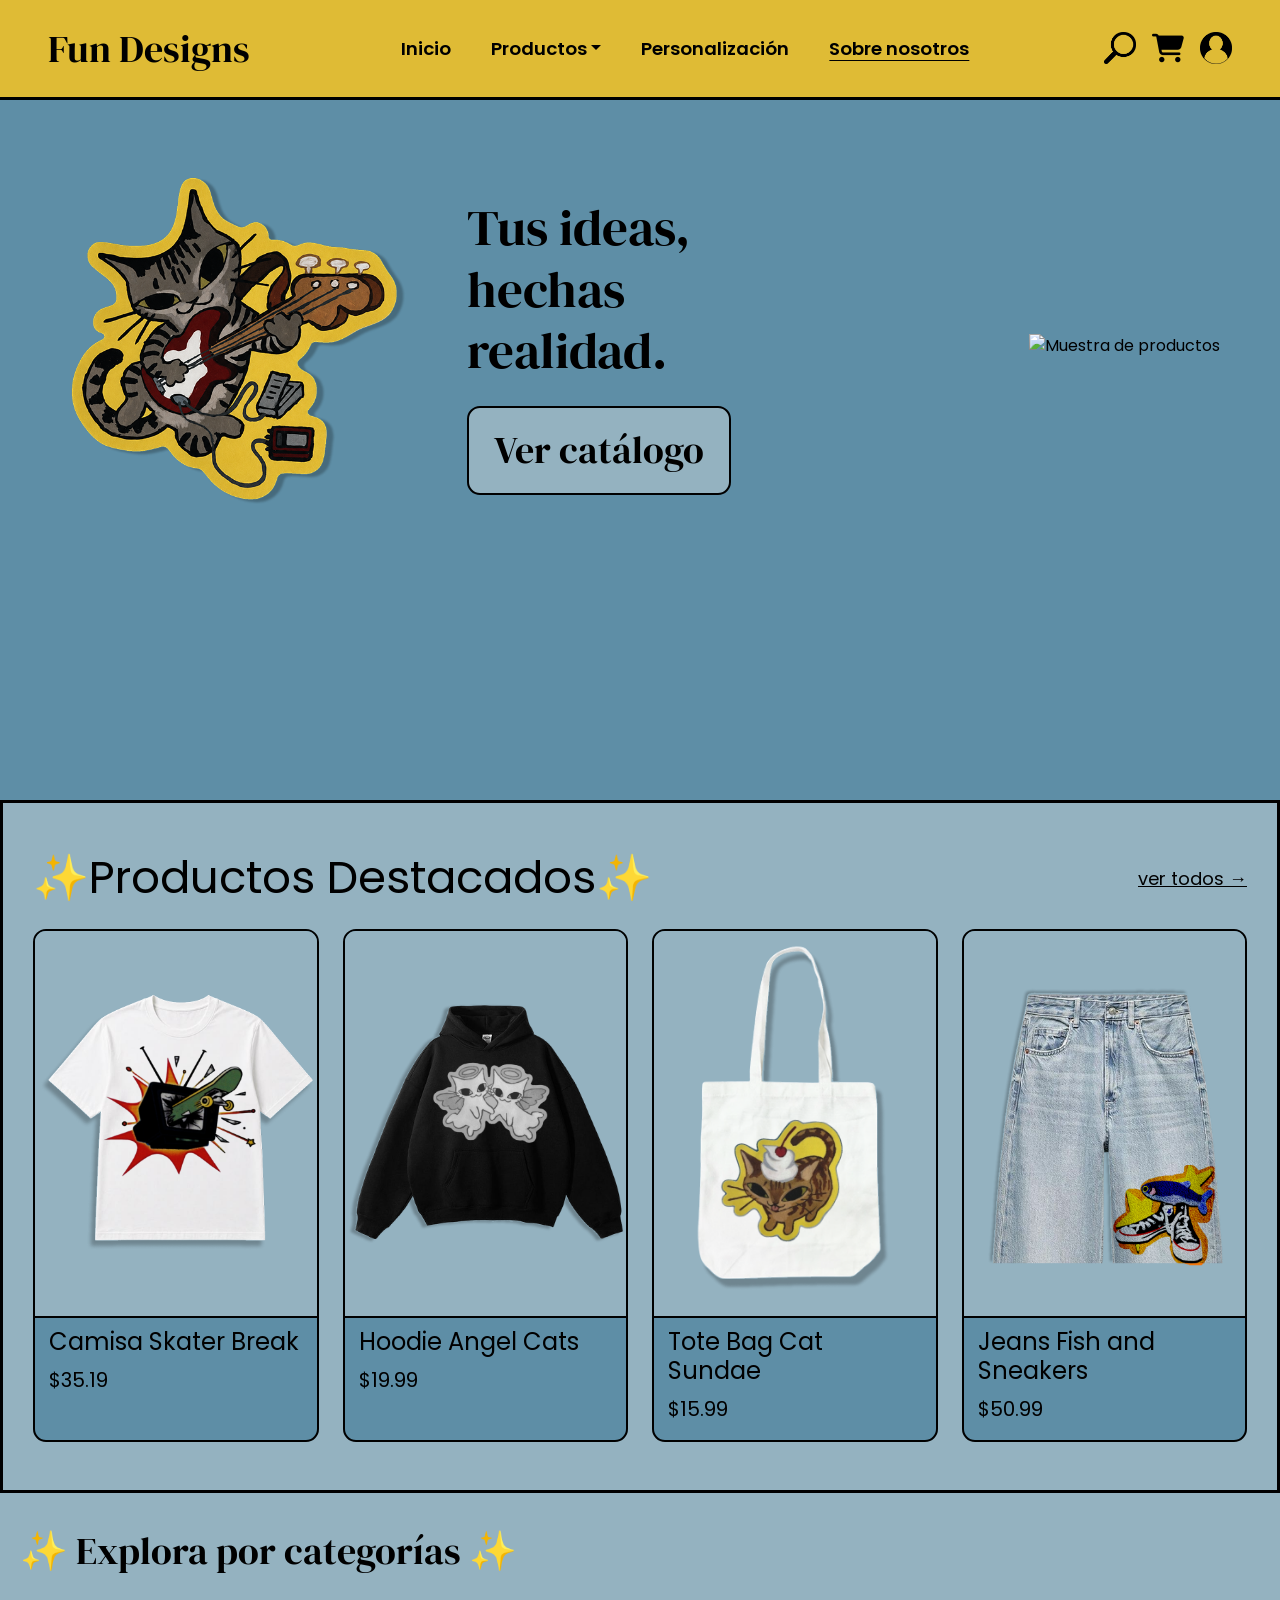
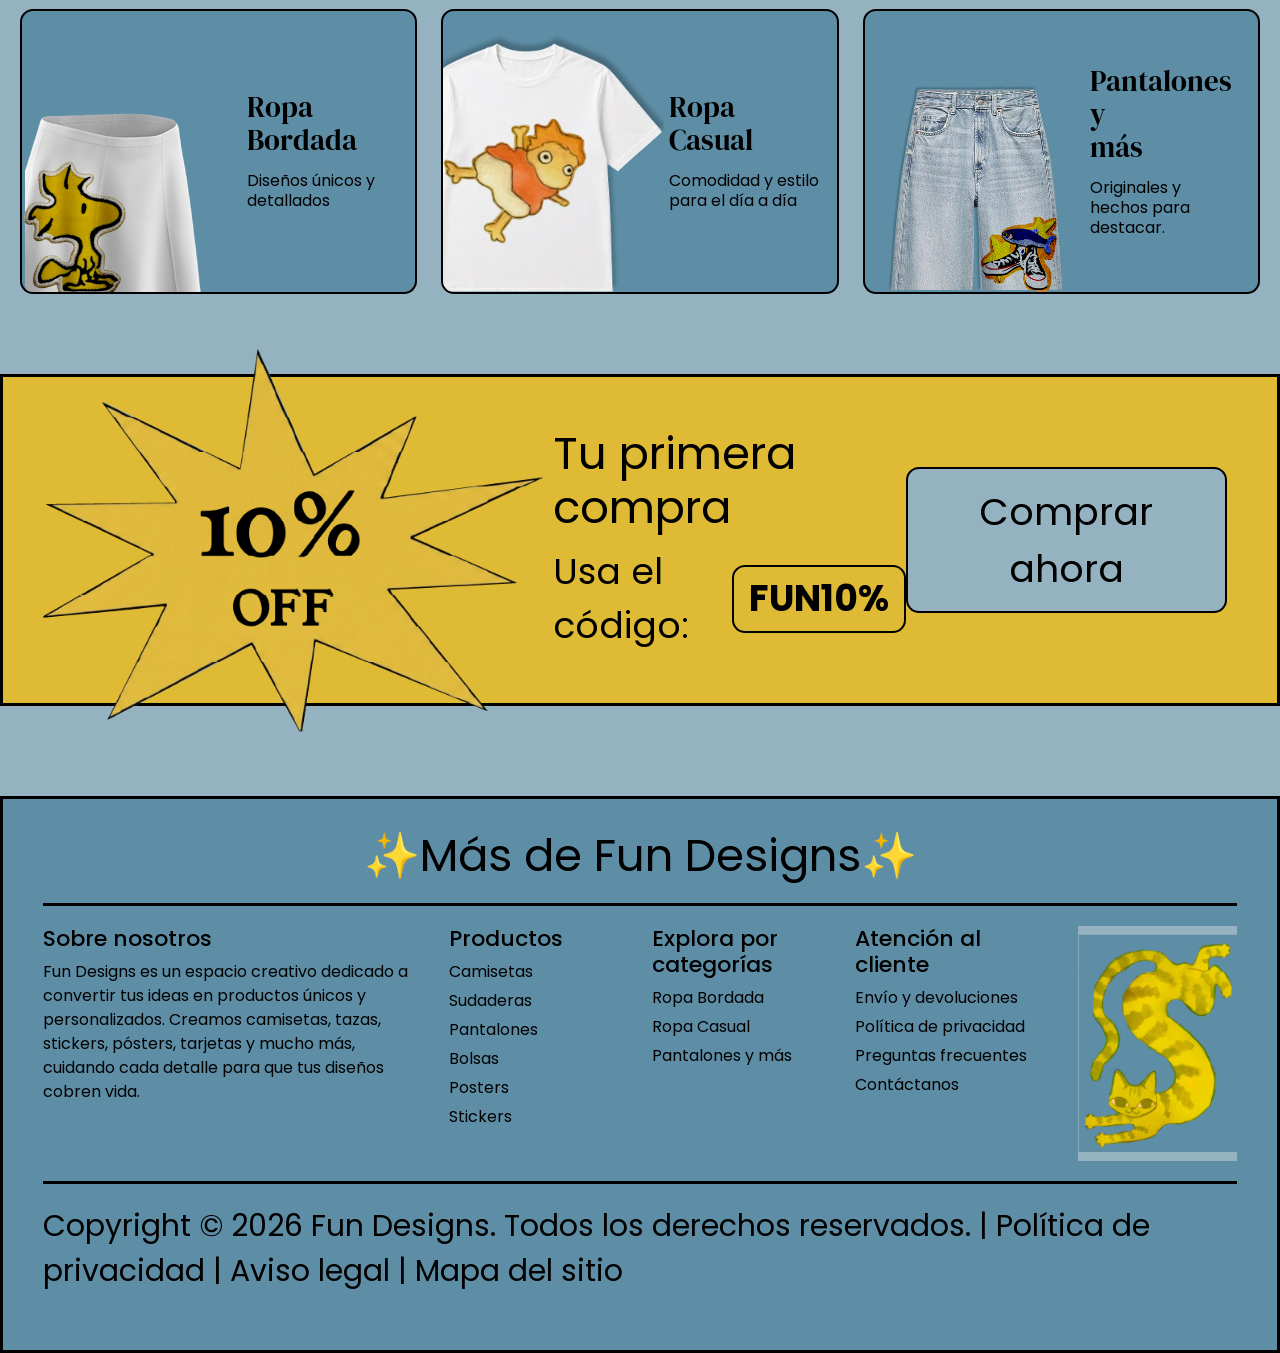
==== commit a544d371: "Update index.html" ====
--- a/index.html
+++ b/index.html
@@ -23,133 +23,44 @@
 
 <body>
 
-<!-- ========================================
-     NAVBAR
-======================================== -->
-
-<header>
+ <header>
     <nav class="navbar navbar-expand-lg fun-navbar">
-
-        <div class="container-fluid px-4 px-lg-5">
-
-            <a class="navbar-brand fun-brand fs-2" href="index.html">
-                Fun Designs
-            </a>
-
-            <button
-                class="navbar-toggler"
-                type="button"
-                data-bs-toggle="collapse"
-                data-bs-target="#menuPrincipal"
-                aria-controls="menuPrincipal"
-                aria-expanded="false"
-                aria-label="Abrir menú de navegación">
-
-                <span class="navbar-toggler-icon"></span>
-            </button>
-
-            <div class="collapse navbar-collapse" id="menuPrincipal">
-
-                <ul class="navbar-nav mx-auto align-items-lg-center gap-lg-4">
-
-                    <li class="nav-item">
-                        <a
-                            class="nav-link active"
-                            aria-current="page"
-                            href="index.html">
-                            Inicio
-                        </a>
-                    </li>
-
-                    <li class="nav-item dropdown">
-
-                        <a
-                            class="nav-link dropdown-toggle border border-dark px-3 py-1 text-dark"
-                            href="#"
-                            role="button"
-                            data-bs-toggle="dropdown"
-                            aria-expanded="false">
-
-                            Productos
-                        </a>
-
-                        <ul class="dropdown-menu">
-
-                            <li>
-                                <a
-                                    class="dropdown-item"
-                                    href="#products-section">
-                                    Productos destacados
-                                </a>
-                            </li>
-
-                            <li>
-                                <a
-                                    class="dropdown-item"
-                                    href="#categories-section">
-                                    Categorías
-                                </a>
-                            </li>
-
-                        </ul>
-
-                    </li>
-
-                    <li class="nav-item">
-                        <a class="nav-link" href="#">
-                            Personalización
-                        </a>
-                    </li>
-
-                    <li class="nav-item">
-                        <a
-                            class="nav-link"
-                            href="sobre-nosotros.html">
-                            Sobre nosotros
-                        </a>
-                    </li>
-
-                </ul>
-
-
-                <!-- ICONOS -->
-
-                <div class="navbar-icons d-flex align-items-center gap-3 mt-3 mt-lg-0">
-
-                    <a href="busqueda.html" aria-label="Buscar">
-                        <img src="img/search.png" alt="Buscar">
-                    </a>
-
-                    <a
-                        href="#"
-                        aria-label="Carrito"
-                        class="position-relative">
-
-                        <img
-                            src="img/carrito.png"
-                            alt="Carrito de compras">
-
-                        <span
-                            class="position-absolute top-0 start-100 translate-middle badge rounded-pill bg-white text-dark border border-dark px-1 py-0 cart-number">
-                            0
-                        </span>
-
-                    </a>
-
-                    <a href="#" aria-label="Usuario">
-                        <img
-                            src="img/usuario.png"
-                            alt="Cuenta de usuario">
-                    </a>
-
-                </div>
-
-            </div>
-
-        </div>
-
+      <div class="container-fluid px-4 px-lg-5">
+        <a class="navbar-brand fun-brand" href="index.html">Fun Designs</a>
+
+        <button class="navbar-toggler" type="button" data-bs-toggle="collapse" data-bs-target="#menuPrincipal" aria-controls="menuPrincipal" aria-expanded="false" aria-label="Abrir menú de navegación">
+          <span class="navbar-toggler-icon"></span>
+        </button>
+
+        <div class="collapse navbar-collapse" id="menuPrincipal">
+          <ul class="navbar-nav mx-auto align-items-lg-center gap-lg-4">
+            <li class="nav-item">
+              <a class="nav-link" href="index.html">Inicio</a>
+            </li>
+            <li class="nav-item dropdown">
+              <a class="nav-link dropdown-toggle" href="#" role="button" data-bs-toggle="dropdown" aria-expanded="false">Productos</a>
+              <ul class="dropdown-menu">
+                <li><a class="dropdown-item" href="index.html#products-section">Productos destacados</a></li>
+                <li><a class="dropdown-item" href="index.html#categories-section">Categorías</a></li>
+              </ul>
+            </li>
+            <li class="nav-item">
+              <a class="nav-link" href="#">Personalización</a>
+            </li>
+            <li class="nav-item">
+              <a class="nav-link active" aria-current="page" href="sobre-nosotros.html">Sobre nosotros</a>
+            </li>
+          </ul>
+
+          <div class="navbar-icons d-flex align-items-center gap-3 mt-3 mt-lg-0">
+            <a href="busqueda.html" aria-label="Buscar"><img src="img/search.png" alt="Buscar"></a>
+            <a href="#" aria-label="Carrito"><img src="img/carrito.png" alt="Carrito de compras"></a>
+            <a href="#" aria-label="Usuario"><img src="img/usuario.png" alt="Cuenta de usuario"></a>
+          </div>
+        </div>
+      </div>
     </nav>
-</header>
+  </header>
 
 
 <!-- ========================================
@@ -646,4 +557,4 @@
 
 </body>
 
-</html>+</html>
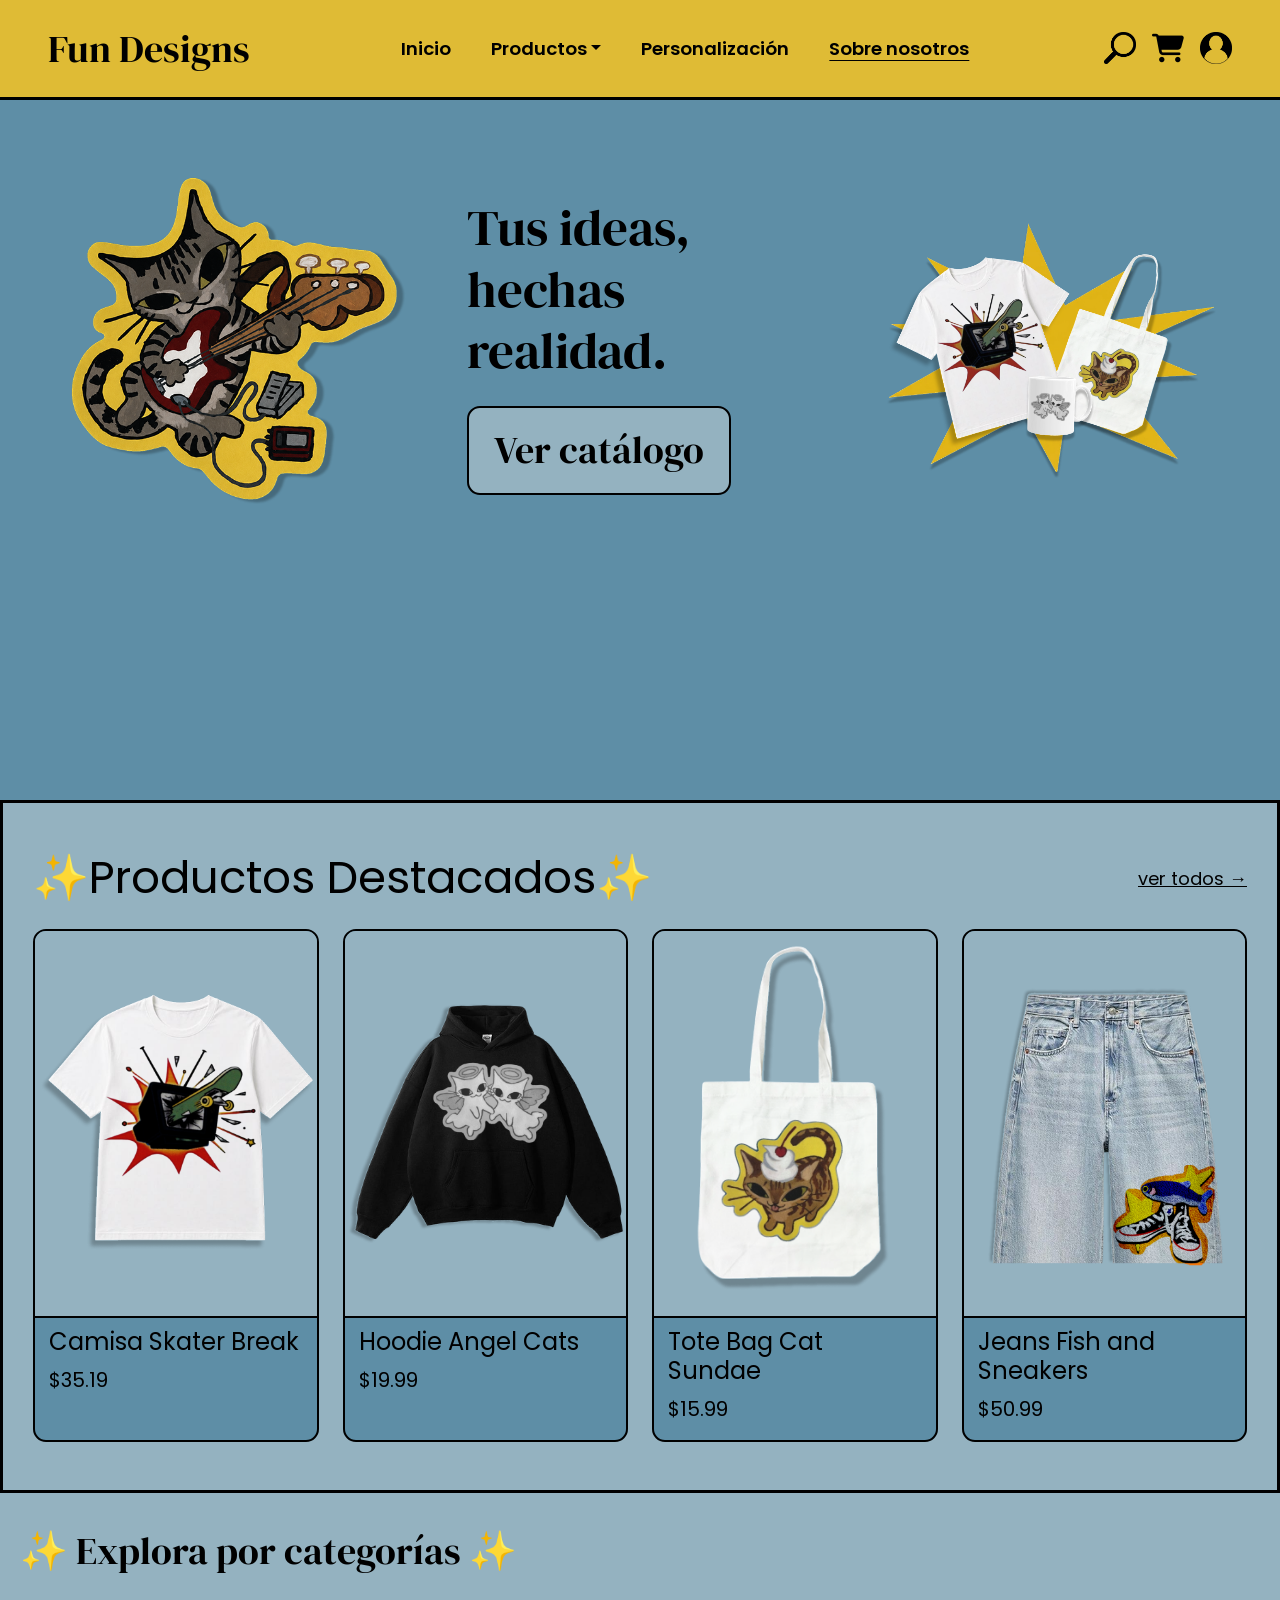
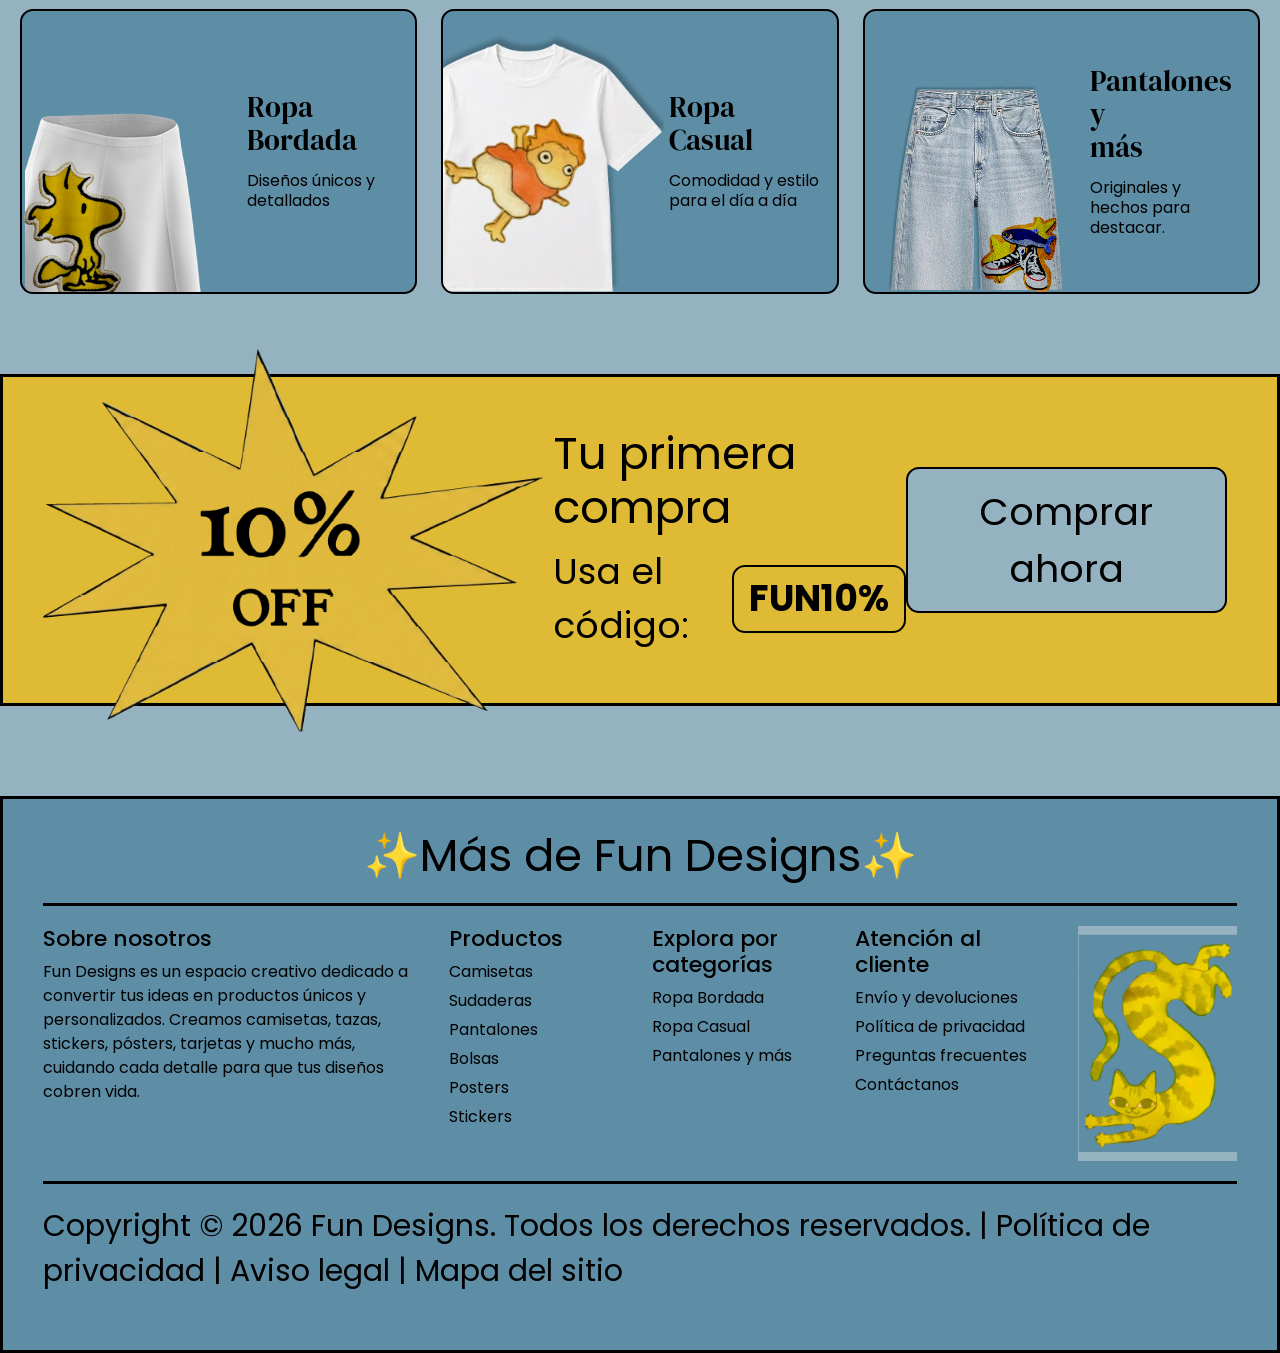
==== commit bd090e88: "Update index.html" ====
--- a/index.html
+++ b/index.html
@@ -21,6 +21,16 @@
     <link rel="stylesheet" href="css/style.css">
 </head>
 
+<!-- Google tag (gtag.js) -->
+<script async src="https://www.googletagmanager.com/gtag/js?id=G-8MX5EQNZ4L"></script>
+<script>
+  window.dataLayer = window.dataLayer || [];
+  function gtag(){dataLayer.push(arguments);}
+  gtag('js', new Date());
+
+  gtag('config', 'G-8MX5EQNZ4L');
+</script>
+    
 <body>
 
  <header>
@@ -45,7 +55,7 @@
               </ul>
             </li>
             <li class="nav-item">
-              <a class="nav-link" href="#">Personalización</a>
+              <a class="nav-link" href="personalizar_producto.html">Personalización</a>
             </li>
             <li class="nav-item">
               <a class="nav-link active" aria-current="page" href="sobre-nosotros.html">Sobre nosotros</a>
@@ -54,7 +64,7 @@
 
           <div class="navbar-icons d-flex align-items-center gap-3 mt-3 mt-lg-0">
             <a href="busqueda.html" aria-label="Buscar"><img src="img/search.png" alt="Buscar"></a>
-            <a href="#" aria-label="Carrito"><img src="img/carrito.png" alt="Carrito de compras"></a>
+            <a href="carrito.html" aria-label="Carrito"><img src="img/carrito.png" alt="Carrito de compras"></a>
             <a href="#" aria-label="Usuario"><img src="img/usuario.png" alt="Cuenta de usuario"></a>
           </div>
         </div>
@@ -136,19 +146,19 @@
 
             <article class="product-card h-100">
 
-                <div class="product-image">
+                <a class="product-image" href="detalle_producto.html" aria-label="Ver detalles de Camisa Skater Break">
 
                     <img
                         src="img/Camisa Skater.png"
                         alt="Camisa Skater"
                         class="img-fluid">
 
-                </div>
+                </a>
 
                 <div class="product-info">
 
                     <h3>
-                        Camisa Skater Break
+                        <a href="detalle_producto.html" style="color: inherit; text-decoration: none;">Camisa Skater Break</a>
                     </h3>
 
                     <p>
--- a/css/style.css
+++ b/css/style.css
@@ -1040,4 +1040,1057 @@
 
         font-size: 25px;
     }
-}+}
+
+/* --- SECCIONES Y CONTENIDOS --- */
+.seccion-base {
+  background-color: #5b89a4;
+  color: #ffffff;
+}
+
+.titulo-principal {
+  font-family: 'Playfair Display', serif;
+  font-weight: 700;
+  font-size: 2.5rem;
+  color: #ffffff;
+}
+
+.subtitulo-card {
+  font-family: 'Playfair Display', serif;
+  font-weight: 600;
+  font-size: 1.35rem;
+  color: #1a1a1a;
+}
+
+.texto-card {
+  font-size: 0.95rem;
+  color: #f1f1f1;
+  line-height: 1.5;
+}
+
+/* --- CAJAS CON BORDE NEGRO (ESTILO DE LA IMAGEN) --- */
+.caja-borde-negro {
+  background-color: #82a7bc; /* Azul más claro para contenedores */
+  border: 2px solid #1a1a1a;
+  border-radius: 2px;
+  color: #1a1a1a;
+  box-shadow: 0px 4px 0px #1a1a1a; /* Sombra sólida estilo retro/manga */
+  transition: transform 0.2s ease;
+}
+
+.caja-borde-negro:hover {
+  transform: translateY(-3px);
+}
+
+/* --- ESTILOS DE FORMULARIO --- */
+.campo-input {
+  border: 1.5px solid #1a1a1a;
+  border-radius: 4px;
+  background-color: #ffffff;
+  color: #1a1a1a;
+}
+
+.campo-input:focus {
+  border-color: #e2ba49;
+  box-shadow: 0 0 0 0.25rem rgba(226, 186, 73, 0.4);
+}
+
+.btn-enviar {
+  background-color: #e2ba49;
+  color: #1a1a1a;
+  font-weight: 600;
+  border: 2px solid #1a1a1a;
+  border-radius: 4px;
+  box-shadow: 2px 2px 0px #1a1a1a;
+  transition: all 0.2s ease;
+}
+
+.btn-enviar:hover {
+  background-color: #1a1a1a;
+  color: #e2ba49;
+  border-color: #e2ba49;
+}
+
+/* Iconos circulares estilo caricatura para Sobre Nosotros */
+.icono-ilustracion {
+  width: 90px;
+  height: 90px;
+  background-color: #e2ba49;
+  color: #1a1a1a;
+  border: 2px solid #1a1a1a;
+  border-radius: 50%;
+  display: flex;
+  align-items: center;
+  justify-content: center;
+  margin: 0 auto;
+}
+
+/* ================================
+   PÁGINA CARRITO
+   ================================ */
+
+.checkout-page {
+    min-height: calc(100vh - 100px);
+    background: #5E8EA6;
+    padding: 25px 30px 35px;
+}
+
+.checkout-container {
+    width: 100%;
+    max-width: 925px;
+    margin: 0 auto;
+
+    display: grid;
+    grid-template-columns: minmax(0, 1.55fr) minmax(0, 1fr);
+    gap: 16px;
+}
+
+.checkout-left,
+.checkout-right {
+    display: flex;
+    flex-direction: column;
+    gap: 16px;
+}
+
+.checkout-box {
+    background: #94B2C0;
+    border: 2px solid #000;
+    padding: 25px 40px;
+}
+
+.checkout-box h3 {
+    margin: 0 0 16px;
+    font-family: Georgia, "Times New Roman", serif;
+    font-size: 15px;
+    font-weight: 700;
+}
+
+
+/* PRODUCTO */
+
+.product-box {
+    min-height: 228px;
+}
+
+.product-checkout {
+    position: relative;
+    min-height: 110px;
+
+    display: flex;
+    align-items: center;
+
+    border-bottom: 1px solid #000;
+    padding-bottom: 9px;
+}
+
+.checkout-product-image {
+    width: 103px;
+    height: 103px;
+
+    display: flex;
+    justify-content: center;
+    align-items: center;
+
+    border: 2px solid #000;
+    background: #94B2C0;
+}
+
+.checkout-product-image img {
+    width: 100%;
+    height: 100%;
+    object-fit: contain;
+}
+
+.product-details {
+    margin-left: 10px;
+    font-size: 10px;
+}
+
+.product-details p {
+    margin: 0 0 7px;
+}
+
+.product-details button {
+    border: none;
+    background: transparent;
+    font-size: 9px;
+    color: #555;
+    margin-left: 8px;
+}
+
+.quantity {
+    display: flex;
+    align-items: center;
+    gap: 10px;
+}
+
+.quantity-controls {
+    display: flex;
+    align-items: center;
+}
+
+.quantity-controls button,
+.quantity-controls span {
+    width: 22px;
+    height: 27px;
+
+    display: flex;
+    align-items: center;
+    justify-content: center;
+
+    border: 1px solid #555;
+    background: transparent;
+
+    font-size: 12px;
+}
+
+.quantity-controls span {
+    border-left: none;
+    border-right: none;
+}
+
+
+/* DECORACIÓN */
+
+.product-decoration {
+    position: absolute;
+    right: 10px;
+    top: 5px;
+
+    width: 105px;
+    height: 90px;
+}
+
+.product-decoration span {
+    position: absolute;
+    font-size: 38px;
+}
+
+.product-decoration span:nth-child(1) {
+    left: 0;
+    top: 5px;
+}
+
+.product-decoration span:nth-child(2) {
+    right: 0;
+    top: 25px;
+    font-size: 55px;
+}
+
+.product-decoration span:nth-child(3) {
+    left: 20px;
+    bottom: 0;
+    font-size: 28px;
+}
+
+
+/* PARTE INFERIOR */
+
+.product-bottom {
+    display: flex;
+    justify-content: space-between;
+    align-items: center;
+    padding-top: 10px;
+}
+
+.product-actions {
+    display: flex;
+    gap: 25px;
+}
+
+.product-actions button {
+    border: none;
+    background: transparent;
+    font-size: 16px;
+}
+
+.product-price {
+    font-family: Georgia, "Times New Roman", serif;
+    font-size: 20px;
+}
+
+
+/* DIRECCIÓN */
+
+.shipping-box {
+    min-height: 340px;
+}
+
+.shipping-grid {
+    display: grid;
+    grid-template-columns: 1fr 1fr;
+    column-gap: 26px;
+    row-gap: 7px;
+}
+
+.form-group {
+    display: flex;
+    flex-direction: column;
+}
+
+.form-group label {
+    margin-bottom: 5px;
+    font-size: 13px;
+}
+
+.form-group input,
+.form-group select {
+    width: 100%;
+    height: 26px;
+
+    background: transparent;
+    border: 2px solid #000;
+
+    font-family: inherit;
+    font-size: 12px;
+}
+
+.phone-input {
+    display: flex;
+}
+
+.phone-input span {
+    width: 60px;
+    height: 26px;
+
+    display: flex;
+    align-items: center;
+    justify-content: center;
+
+    border: 2px solid #000;
+    border-right: none;
+
+    font-size: 12px;
+}
+
+.phone-input input {
+    flex: 1;
+}
+
+
+/* RESUMEN */
+
+.order-summary {
+    min-height: 267px;
+    padding: 25px 30px;
+}
+
+.summary-row {
+    display: flex;
+    justify-content: space-between;
+
+    margin-bottom: 10px;
+    font-size: 13px;
+}
+
+.order-summary hr {
+    margin: 22px -12px 17px;
+    border: 0;
+    border-top: 1px solid #000;
+}
+
+.subtotal {
+    display: flex;
+    justify-content: space-between;
+
+    font-family: Georgia, "Times New Roman", serif;
+    font-size: 18px;
+}
+
+.order-summary small {
+    display: block;
+    margin-top: 3px;
+    font-size: 7px;
+}
+
+
+/* PAGO */
+
+.payment-box {
+    min-height: 267px;
+    position: relative;
+    padding: 25px 30px;
+}
+
+.my-cards {
+    margin: 0 0 5px;
+    font-size: 13px;
+    color: #666;
+}
+
+.payment-box hr {
+    margin: 10px -12px 10px;
+    border: 0;
+    border-top: 1px solid #000;
+}
+
+.payment-option {
+    display: block;
+    margin-bottom: 8px;
+    font-size: 13px;
+    color: #555;
+}
+
+.payment-option input {
+    margin-right: 6px;
+    accent-color: #000;
+}
+
+.continue-button {
+    display: block;
+
+    margin: 43px auto 0;
+    padding: 8px 12px;
+
+    background: #94B2C0;
+    border: 2px solid #000;
+    border-radius: 12px;
+
+    font-family: Georgia, "Times New Roman", serif;
+    font-size: 19px;
+    font-weight: 700;
+}
+
+
+/* DECORACIÓN DEL PAGO */
+
+.payment-decoration {
+    position: absolute;
+    right: -20px;
+    bottom: 15px;
+
+    width: 90px;
+}
+
+.payment-decoration img {
+    width: 100%;
+    height: auto;
+}
+
+
+/* ================================
+   RESPONSIVE
+   ================================ */
+
+@media (max-width: 991.98px) {
+
+    .checkout-container {
+        width: 100%;
+        max-width: 700px;
+        grid-template-columns: 1fr;
+    }
+
+    .checkout-page {
+        padding: 25px 20px;
+    }
+}
+
+
+@media (max-width: 600px) {
+
+    .checkout-page {
+        padding: 15px 10px;
+    }
+
+    .checkout-box {
+        padding: 20px;
+    }
+
+    .shipping-grid {
+        grid-template-columns: 1fr;
+    }
+
+    .product-decoration {
+        display: none;
+    }
+
+    .product-actions {
+        gap: 10px;
+    }
+
+    .product-actions button {
+        font-size: 13px;
+    }
+
+    .product-price {
+        font-size: 17px;
+    }
+
+    .summary-row {
+        font-size: 11px;
+    }
+
+    .payment-option {
+        font-size: 11px;
+    }
+
+    .continue-button {
+        margin-top: 30px;
+    }
+
+    .payment-decoration {
+        display: none;
+    }
+}
+
+/* ========================================
+   PERSONALIZADOR DE PRODUCTOS
+======================================== */
+.customizer {
+    width: 100%;
+    height: 100vh;
+    display: flex;
+    flex-direction: column;
+    background: #DFBB35;
+    overflow: hidden;
+}
+
+/* ========================================
+   BARRA SUPERIOR
+======================================== */
+
+.customizer-header {
+    height: 84px;
+    min-height: 84px;
+    display: flex;
+    align-items: center;
+    justify-content: space-between;
+    padding: 0 25px 0 30px;
+    background: #5E8EA6;
+    border-bottom: 2px solid #000;
+}
+
+.product-name {
+    display: flex;
+    align-items: center;
+    gap: 25px;
+}
+
+.product-name h1 {
+    margin: 0;
+    font-family: Georgia, "Times New Roman", serif;
+    font-size: 20px;
+    font-weight: 700;
+}
+
+.product-name input {
+    width: 220px;
+    border: none;
+    border-left: 2px solid #000;
+    background: transparent;
+    padding: 10px;
+    font-family: inherit;
+    font-size: 16px;
+}
+
+.editor-actions {
+    height: 65px;
+    display: flex;
+    align-items: center;
+    border-left: 2px solid #000;
+}
+
+.editor-actions button,
+.editor-actions a {
+    width: 60px;
+    height: 100%;
+    display: flex;
+    align-items: center;
+    justify-content: center;
+    border: none;
+    background: transparent;
+    color: #000;
+    text-decoration: none;
+    font-size: 22px;
+}
+
+.editor-actions a {
+    width: 60px;
+    border-left: 2px solid #000;
+    font-size: 27px;
+}
+
+/* ========================================
+   CUERPO
+======================================== */
+
+.customizer-body {
+    flex: 1;
+    min-height: 0;
+    display: grid;
+    grid-template-columns: 64px 207px minmax(0, 1fr);
+    background: #DFBB35;
+}
+
+/* ========================================
+   BARRA DE HERRAMIENTAS
+======================================== */
+
+.tool-sidebar {
+    display: flex;
+    flex-direction: column;
+    align-items: center;
+    background: #DFBB35;
+    border-right: 2px solid #000;
+}
+
+.tool-button {
+    width: 100%;
+    min-height: 82px;
+    display: flex;
+    flex-direction: column;
+    align-items: center;
+    justify-content: center;
+    gap: 7px;
+    border: none;
+    background: transparent;
+    font-family: inherit;
+    font-size: 10px;
+}
+
+.tool-button i {
+    font-size: 25px;
+}
+
+.tool-button:hover,
+.tool-button.active {
+    background: #d2b52e;
+}
+
+.tool-button:nth-child(2) {
+    border-top: 2px solid #000;
+}
+
+.tool-button:nth-child(3) {
+    border-top: 2px solid #000;
+}
+
+.tool-button:nth-child(4) {
+    border-top: 2px solid #000;
+}
+
+/* ========================================
+   PANEL DE OPCIONES
+======================================== */
+
+.options-panel {
+    position: relative;
+    padding: 13px 15px;
+    background: #DFBB35;
+    border-right: 2px solid #000;
+    overflow-y: auto;
+}
+
+.options-panel h2 {
+    margin: 0;
+    font-family: Poppins, sans-serif;
+    font-size: 16px;
+    font-weight: 400;
+}
+
+.rating {
+    margin-top: 2px;
+
+    font-size: 10px;
+}
+
+.rating span {
+    color: #000;
+}
+
+.options-panel hr {
+    margin: 8px 0 10px;
+
+    border: 0;
+    border-top: 2px solid #000;
+}
+
+.option-group {
+    margin-bottom: 12px;
+}
+
+.option-group label {
+    display: block;
+    margin-bottom: 7px;
+    font-size: 9px;
+}
+
+.technique-buttons {
+    display: grid;
+    grid-template-columns: 1fr 1fr;
+    gap: 7px;
+}
+
+.technique-buttons button {
+    min-height: 27px;
+    background: #DFBB35;
+    border: 2px solid #000;
+    font-family: inherit;
+    font-size: 12px;
+}
+
+.technique-buttons button:hover {
+    background: #5E8EA6;
+}
+
+.color-options {
+    display: flex;
+    gap: 8px;
+}
+
+.color {
+    width: 20px;
+    height: 20px;
+    border: 2px solid #000;
+}
+
+.color.red {
+    background: #B83A32;
+}
+
+.color.green {
+    background: #758B55;
+}
+
+.color.yellow {
+    background: #D8C13A;
+}
+
+.color.orange {
+    background: #C97943;
+}
+
+.color:hover {
+    transform: scale(1.1);
+}
+
+.size-options {
+    display: flex;
+    gap: 6px;
+}
+
+.size-options button {
+    width: 26px;
+    height: 27px;
+    background: #DFBB35;
+    border: 2px solid #000;
+    font-family: inherit;
+    font-size: 11px;
+}
+
+.size-options button.selected,
+.size-options button:hover {
+    background: #94B2C0;
+}
+
+.customizer-decoration {
+    width: 100%;
+    display: flex;
+    justify-content: center;
+    margin-top: 5px;
+}
+
+.customizer-decoration img {
+    width: 100px;
+    height: 125px;
+    object-fit: contain;
+}
+
+/* ========================================
+   VISTA DEL PRODUCTO
+======================================== */
+
+.product-preview {
+    min-width: 0;
+    min-height: 0;
+    display: flex;
+    flex-direction: column;
+    background: #DFBB35;
+}
+
+.preview-tabs {
+    min-height: 76px;
+    display: flex;
+    align-items: center;
+    padding: 0 10px;
+    gap: 5px;
+    overflow-x: auto;
+    white-space: nowrap;
+}
+
+.preview-tabs button {
+    flex-shrink: 0;
+    border: none;
+    background: transparent;
+    padding: 8px 10px;
+    font-family: inherit;
+    font-size: 13px;
+}
+
+.preview-tabs button:hover {
+    text-decoration: underline;
+}
+
+.preview-tabs .next-view {
+    margin-left: auto;
+    font-size: 20px;
+}
+
+.product-canvas {
+    flex: 1;
+    min-height: 0;
+    margin: 0 25px 0;
+    display: flex;
+    justify-content: center;
+    align-items: center;
+    background: #94B2C0;
+    overflow: hidden;
+}
+
+.custom-product-image {
+    width: min(80%, 600px);
+    height: auto;
+    max-height: 90%;
+    object-fit: contain;
+}
+
+/* ========================================
+   BARRA INFERIOR
+======================================== */
+
+.customizer-footer {
+    height: 81px;
+    min-height: 81px;
+    display: flex;
+    align-items: center;
+    justify-content: flex-end;
+    gap: 30px;
+    padding: 0 27px;
+    background: #5E8EA6;
+    border-top: 2px solid #000;
+}
+
+.cart-information {
+    display: flex;
+    align-items: center;
+    gap: 25px;
+    font-family: Georgia, "Times New Roman", serif;
+    font-size: 20px;
+}
+
+.cart-information i {
+    font-family: "Font Awesome 6 Free";
+    font-size: 24px;
+}
+
+.add-cart-button {
+    min-width: 205px;
+
+    padding: 11px 20px;
+    display: flex;
+    justify-content: center;
+    align-items: center;
+    background: #DFBB35;
+    border: 2px solid #000;
+    border-radius: 10px;
+    color: #000;
+    text-decoration: none;
+    font-family: Georgia, "Times New Roman", serif;
+    font-size: 18px;
+    font-weight: 700;
+}
+
+.add-cart-button:hover {
+    background: #d2b52e;
+    color: #000;
+}
+
+/* ========================================
+   RESPONSIVE - TABLET
+======================================== */
+
+@media (max-width: 991.98px) {
+
+    .customizer-body {
+        grid-template-columns: 60px 190px minmax(0, 1fr);
+    }
+
+    .preview-tabs button {
+        font-size: 11px;
+        padding: 7px;
+    }
+
+    .product-canvas {
+        margin: 0 15px;
+    }
+
+    .custom-product-image {
+        width: 90%;
+    }
+
+}
+
+
+/* ========================================
+   RESPONSIVE - CELULAR
+======================================== */
+
+@media (max-width: 767.98px) {
+
+    .customizer {
+        height: auto;
+        min-height: 100vh;
+        overflow: visible;
+    }
+
+
+    /* HEADER */
+
+    .customizer-header {
+        height: 65px;
+        min-height: 65px;
+        padding: 0 12px;
+    }
+
+    .product-name {
+        gap: 10px;
+    }
+
+    .product-name h1 {
+        font-size: 16px;
+    }
+
+    .product-name input {
+        display: none;
+    }
+
+    .editor-actions {
+        height: 50px;
+    }
+
+    .editor-actions button,
+    .editor-actions a {
+        width: 40px;
+        font-size: 18px;
+    }
+
+    .customizer-body {
+        min-height: auto;
+        display: flex;
+        flex-direction: column;
+    }
+
+    .tool-sidebar {
+        width: 100%;
+        height: 65px;
+        display: flex;
+        flex-direction: row;
+        border-right: none;
+        border-bottom: 2px solid #000;
+        overflow-x: auto;
+    }
+
+    .tool-button {
+        min-width: 80px;
+        min-height: 63px;
+    }
+
+    .tool-button:nth-child(n) {
+        border-top: none;
+        border-right: 1px solid #000;
+    }
+
+    .options-panel {
+        width: 100%;
+        border-right: none;
+        border-bottom: 2px solid #000;
+        padding: 15px;
+    }
+
+    .options-panel h2 {
+        font-size: 18px;
+    }
+
+    .technique-buttons {
+        max-width: 350px;
+    }
+
+    .customizer-decoration {
+        display: none;
+    }
+
+    .product-preview {
+        width: 100%;
+    }
+
+    .preview-tabs {
+        min-height: 55px;
+        justify-content: flex-start;
+    }
+
+    .preview-tabs .next-view {
+        margin-left: 0;
+    }
+
+    .product-canvas {
+        min-height: 350px;
+        margin: 0;
+    }
+
+    .custom-product-image {
+        width: 90%;
+        max-height: 330px;
+    }
+
+    .customizer-footer {
+        position: sticky;
+        bottom: 0;
+        height: 70px;
+        min-height: 70px;
+        gap: 15px;
+        padding: 0 12px;
+        z-index: 20;
+    }
+
+    .cart-information {
+        gap: 10px;
+        font-size: 17px;
+    }
+
+    .cart-information i {
+        font-size: 20px;
+    }
+
+    .add-cart-button {
+        min-width: 170px;
+        padding: 9px 12px;
+        font-size: 15px;
+    }
+
+}
+
+/* ========================================
+   CELULARES PEQUEÑOS
+======================================== */
+
+@media (max-width: 400px) {
+
+    .tool-button {
+        min-width: 70px;
+    }
+
+    .preview-tabs button {
+        font-size: 10px;
+    }
+
+    .add-cart-button {
+        min-width: 145px;
+
+        font-size: 13px;
+    }
+
+    .cart-information {
+        font-size: 15px;
+    }
+
+}
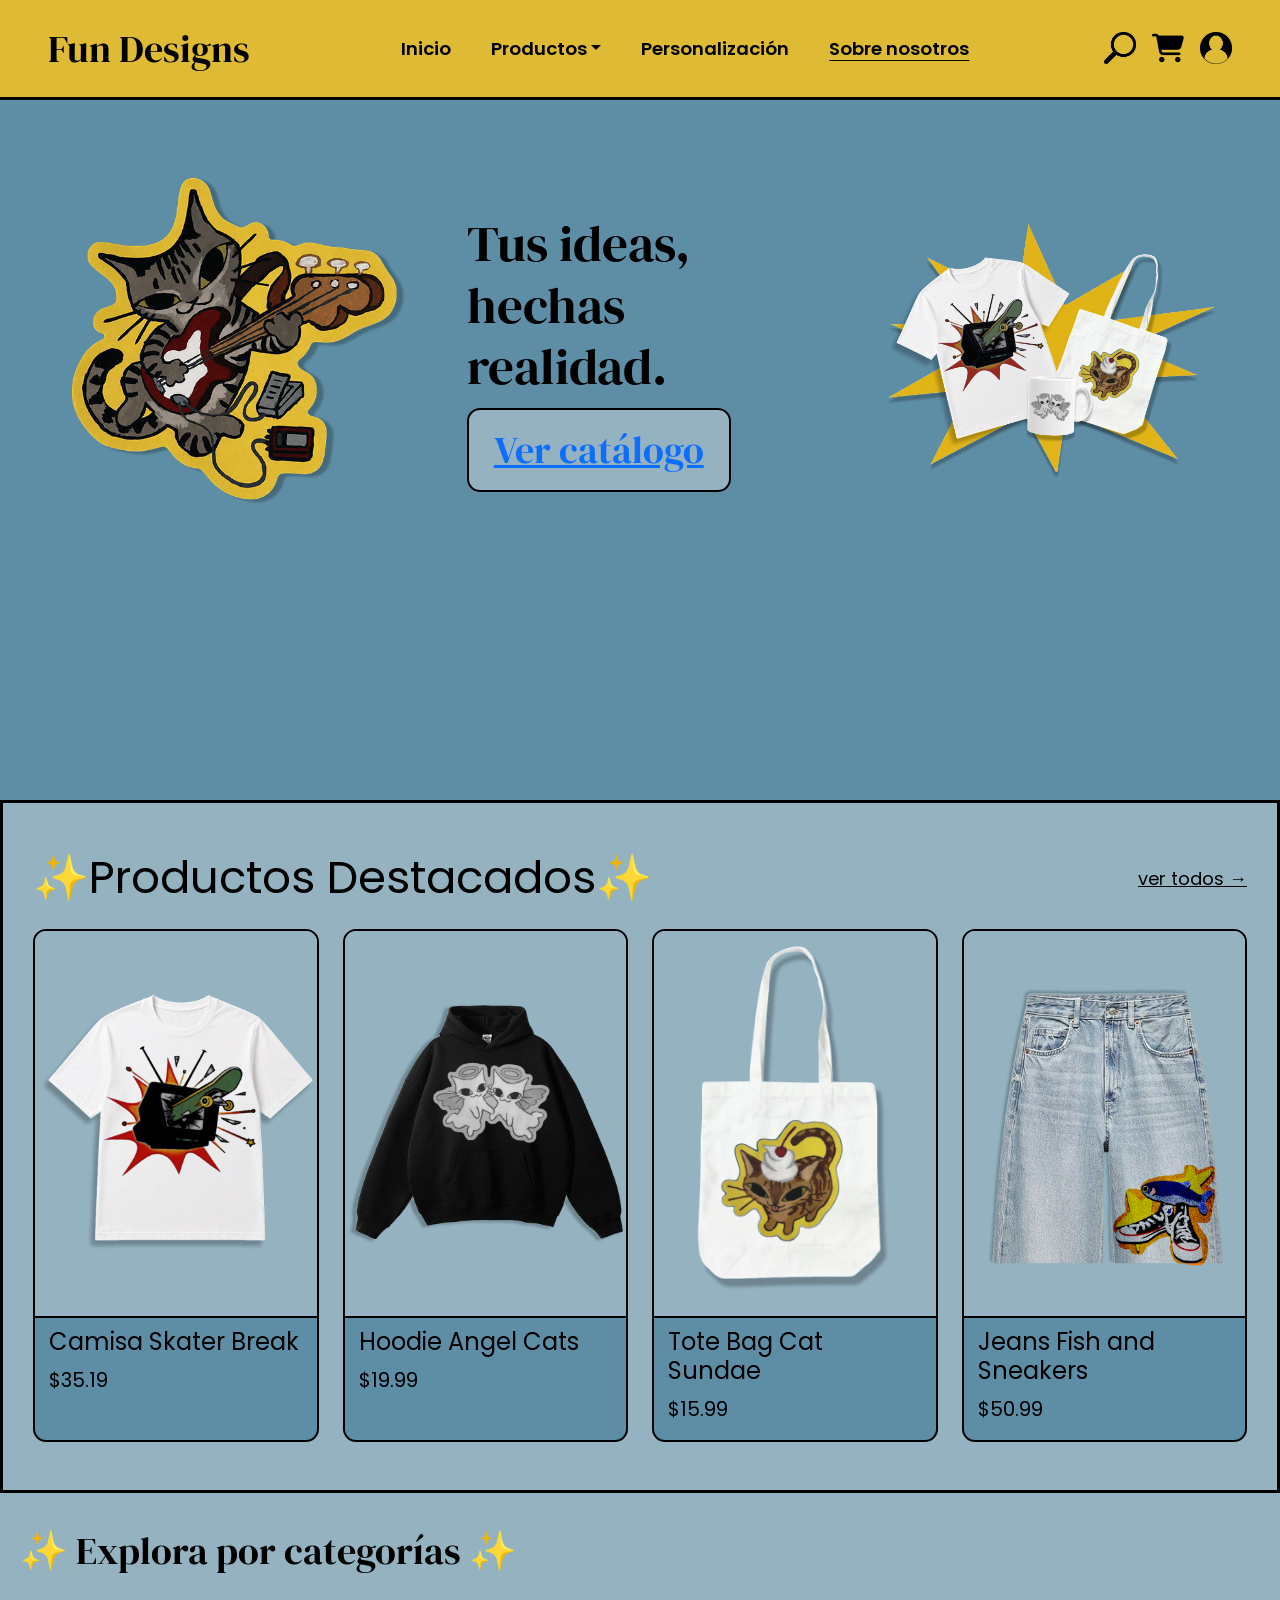
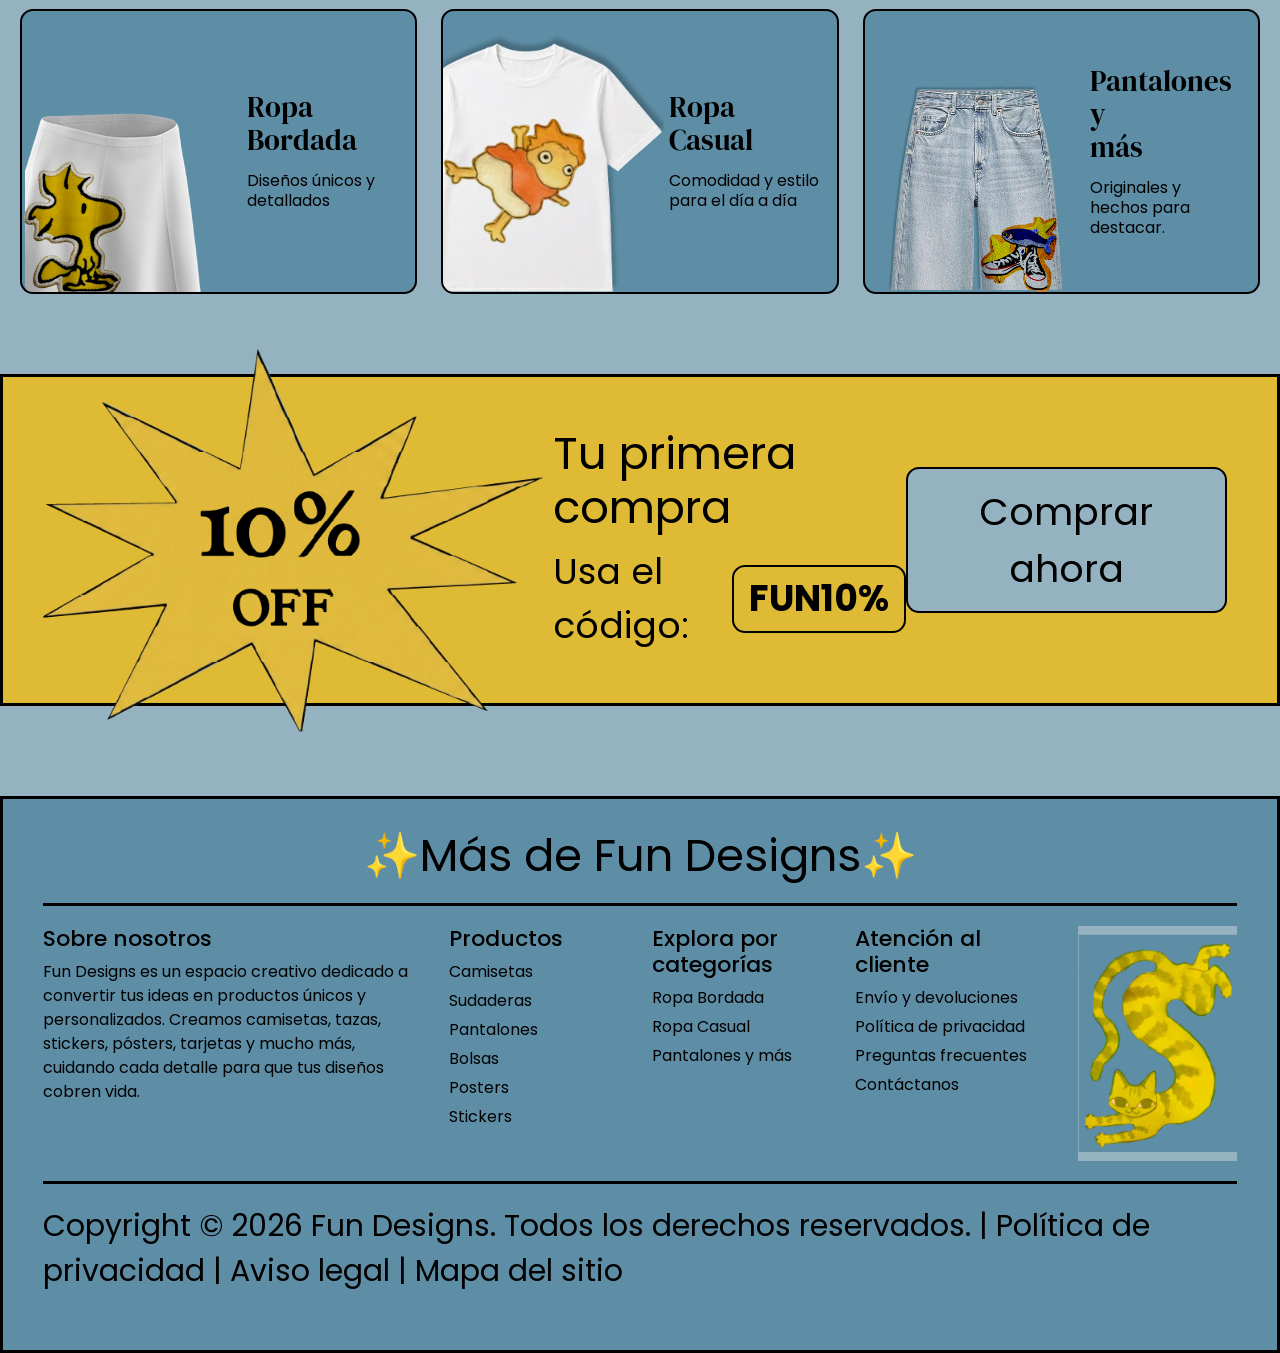
==== commit 35842f8a: "Add files via upload" ====
--- a/index.html
+++ b/index.html
@@ -98,9 +98,10 @@
                 hechas realidad.
             </h1>
 
-            <button class="primary-button">
-                Ver catálogo
-            </button>
+		<a href="catalogo.html" class="primary-button">
+  			Ver catálogo
+		</a>
+
 
         </div>
 
--- a/css/style.css
+++ b/css/style.css
@@ -2094,3 +2094,517 @@
     }
 
 }
+
+/* ========================================
+   PÁGINA DE DETALLES DEL PRODUCTO
+======================================== */
+
+.detalle-page {
+    background: #5e8ea6;
+    color: #090909;
+}
+
+.detalle-page .fun-navbar {
+    background: #cfb643;
+    border-bottom: 3px solid #000;
+}
+
+.detalle-page .fun-navbar .nav-link {
+    font-weight: 400;
+}
+
+.detalle-page .fun-navbar .dropdown-toggle.active {
+    padding: 2px 10px;
+    border: 1px solid #000;
+    text-decoration: none;
+}
+
+.detalle-main {
+    min-height: calc(100vh - 110px);
+    padding: 49px clamp(24px, 3.7vw, 64px) 65px clamp(24px, 8.5vw, 148px);
+}
+
+.detalle-grid {
+    display: grid;
+    grid-template-columns: minmax(0, 0.88fr) minmax(0, 1fr);
+    align-items: start;
+    column-gap: clamp(32px, 4.3vw, 75px);
+    max-width: 1530px;
+    margin-inline: auto;
+}
+
+.detalle-preview {
+    width: 100%;
+    aspect-ratio: 1 / 1;
+    display: grid;
+    place-items: center;
+    overflow: hidden;
+    border: 2px solid #000;
+    background: #94b2c0;
+}
+
+.detalle-preview img {
+    display: block;
+    width: 88%;
+    height: 88%;
+    object-fit: contain;
+    transition: transform 300ms ease;
+    transform-origin: center;
+}
+
+.detalle-preview[data-vista="1"] img { transform: scale(1.2) rotate(-11deg); }
+.detalle-preview[data-vista="2"] img { transform: scale(2.05) translate(7%, 1%) rotate(7deg); }
+.detalle-preview[data-vista="3"] img { transform: scale(1.75) translate(-9%, 22%); }
+.detalle-preview[data-vista="4"] img { transform: scale(2.1) translate(4%, -14%) rotate(8deg); }
+.detalle-preview[data-vista="5"] img { transform: scale(1.9) translate(3%, -2%) rotate(-12deg); }
+
+.detalle-miniaturas {
+    display: grid;
+    grid-template-columns: repeat(5, minmax(0, 1fr));
+    gap: clamp(7px, 1.05vw, 18px);
+    margin-top: 17px;
+}
+
+.detalle-miniatura {
+    display: block;
+    width: 100%;
+    border: 0;
+    background: transparent;
+    padding: 0;
+    border-radius: 0;
+}
+
+.detalle-miniatura img {
+    display: block;
+    width: 100%;
+    height: auto;
+    aspect-ratio: 1 / 1;
+    object-fit: fill;
+}
+
+.detalle-miniatura:hover {
+    filter: brightness(1.08);
+}
+
+.detalle-miniatura[aria-pressed="true"] {
+    outline: 3px solid #dfbb35;
+    outline-offset: 3px;
+}
+
+.detalle-info {
+    position: relative;
+    min-width: 0;
+}
+
+.detalle-info h1 {
+    font: 400 clamp(36px, 3.45vw, 58px) / 1.16 'DM Serif Display', Georgia, serif;
+    margin: 4px 0 8px;
+}
+
+.detalle-rating {
+    display: flex;
+    align-items: center;
+    color: #a41619;
+    font-family: Arial, sans-serif;
+    font-size: clamp(30px, 2.8vw, 42px);
+    line-height: 1;
+    letter-spacing: 0;
+    white-space: nowrap;
+}
+
+.detalle-media-estrella {
+    display: inline-block;
+    position: relative;
+}
+
+.detalle-media-estrella > span {
+    position: absolute;
+    inset: 0 auto 0 0;
+    width: 50%;
+    overflow: hidden;
+}
+
+.detalle-separador {
+    opacity: 1;
+    border: none;
+    border-top: 2px solid #000;
+    margin: 22px 0 24px;
+}
+
+.detalle-grupo {
+    min-width: 0;
+    border: 0;
+    padding: 0;
+}
+
+.detalle-grupo legend {
+    float: none;
+    display: block;
+    width: auto;
+    font: 400 clamp(19px, 1.55vw, 24px) / 1.35 'Poppins', sans-serif;
+    margin: 0;
+}
+
+.detalle-tecnica {
+    margin-bottom: 26px;
+}
+
+.detalle-tecnicas {
+    display: grid;
+    grid-template-columns: repeat(2, minmax(0, 1fr));
+    gap: clamp(20px, 4.6vw, 72px);
+    margin: 23px auto 0;
+    max-width: 513px;
+}
+
+.detalle-tecnica-btn {
+    min-height: 56px;
+    border: 2px solid #000;
+    background: #94b2c0;
+    color: #111;
+    font-size: clamp(17px, 1.85vw, 28px);
+    font-weight: 400;
+    white-space: nowrap;
+    padding: 7px;
+}
+
+.detalle-tecnica-btn[aria-pressed="true"] {
+    background: #a5c0cb;
+}
+
+.detalle-colores {
+    margin-bottom: 41px;
+}
+
+.detalle-swatches {
+    display: flex;
+    gap: 10px;
+    margin-top: 12px;
+}
+
+.detalle-swatch {
+    display: block;
+    width: 32px;
+    height: 32px;
+    padding: 0;
+    border: 2px solid #000;
+    border-radius: 0;
+    background: var(--swatch);
+}
+
+.detalle-swatch[aria-pressed="true"] {
+    outline: 2px solid #000;
+    outline-offset: 3px;
+}
+
+.detalle-tallas {
+    margin-bottom: 40px;
+}
+
+.detalle-tallas-opciones {
+    display: flex;
+    flex-wrap: wrap;
+    gap: 10px;
+    margin-top: 12px;
+}
+
+.detalle-tallas-opciones button {
+    width: 42px;
+    height: 42px;
+    padding: 0;
+    border: 2px solid #000;
+    border-radius: 0;
+    background: #94b2c0;
+    color: #101010;
+    font-size: 18px;
+}
+
+.detalle-tallas-opciones button[aria-pressed="true"] {
+    background: #dfbb35;
+}
+
+.detalle-precio {
+    display: flex;
+    flex-direction: column;
+    align-items: flex-start;
+    gap: 4px;
+}
+
+.detalle-precio > span {
+    font-size: clamp(19px, 1.55vw, 24px);
+}
+
+.detalle-precio > strong {
+    font: 400 clamp(30px, 2.6vw, 40px) / 1.2 'DM Serif Display', Georgia, serif;
+}
+
+.detalle-estrella {
+    position: absolute;
+    display: block;
+    width: 29%;
+    height: auto;
+    right: 9%;
+    top: 49%;
+    pointer-events: none;
+}
+
+.detalle-cta {
+    display: flex;
+    align-items: center;
+    justify-content: center;
+    width: min(100%, 444px);
+    min-height: 86px;
+    margin: 16px auto 0;
+    padding: 12px 18px;
+    border: 2px solid #000;
+    border-radius: 14px;
+    background: #94b2c0;
+    color: #090909;
+    font: 400 clamp(21px, 2.15vw, 33px) / 1.2 'DM Serif Display', Georgia, serif;
+    text-align: center;
+    text-decoration: none;
+}
+
+.detalle-cta:hover {
+    background: #dfbb35;
+    color: #000;
+}
+
+.detalle-page button:focus-visible,
+.detalle-page a:focus-visible {
+    outline: 3px solid #fff;
+    outline-offset: 4px;
+}
+
+@media (max-width: 1100px) {
+    .detalle-main { padding: 35px 35px 65px; }
+    .detalle-grid { column-gap: 34px; }
+    .detalle-estrella { width: 25%; top: 56%; right: 6%; }
+    .detalle-tecnicas { gap: 16px; }
+}
+
+@media (max-width: 767.98px) {
+    .detalle-main { padding: 28px 20px 52px; }
+    .detalle-grid { grid-template-columns: minmax(0, 1fr); gap: 34px; max-width: 600px; }
+    .detalle-info h1 { font-size: clamp(32px, 7vw, 46px); }
+    .detalle-tecnicas { max-width: none; }
+    .detalle-estrella { width: 120px; top: auto; bottom: 110px; right: 2%; }
+    .detalle-cta { margin-top: 28px; }
+    .detalle-page .fun-navbar .dropdown-toggle.active { display: inline-block; }
+}
+
+@media (max-width: 420px) {
+    .detalle-main { padding-inline: 14px; }
+    .detalle-miniaturas { gap: 5px; }
+    .detalle-tallas-opciones { gap: 7px; }
+    .detalle-tecnica-btn { font-size: 17px; }
+    .detalle-estrella { width: 95px; bottom: 128px; }
+    .detalle-cta { min-height: 70px; }
+}
+
+.finalizar-page {
+    position: relative;
+    min-height: calc(100vh - 100px);
+    display: flex;
+    align-items: center;
+    justify-content: center;
+    overflow: hidden;
+    padding: 70px 20px;
+    background: #5E8EA6;
+}
+
+.payment-burst {
+    position: absolute;
+    width: min(800px, 88vw);
+    aspect-ratio: 1.35;
+    background: #DFBB35;
+    clip-path: polygon(
+        50% 0%, 55% 26%, 70% 12%, 68% 34%,
+        94% 27%, 73% 45%, 100% 53%, 72% 58%,
+        90% 85%, 62% 70%, 58% 100%, 49% 73%,
+        32% 94%, 37% 67%, 8% 78%, 28% 57%,
+        0% 46%, 29% 44%, 11% 17%, 39% 34%
+    );
+    filter: drop-shadow(0 5px 3px rgba(0, 0, 0, 0.28));
+}
+
+.payment-card {
+    position: relative;
+    z-index: 1;
+    width: min(470px, 100%);
+    min-height: 480px;
+    padding: 28px 27px 34px;
+    background: #b7ccd6;
+    box-shadow: 0 4px 9px rgba(0, 0, 0, 0.18);
+}
+
+.payment-card h1,
+.payment-card h2 {
+    margin: 0 0 10px;
+    font-family: Georgia, "Times New Roman", serif;
+    font-size: 18px;
+    font-weight: 700;
+}
+
+.payment-fields {
+    display: grid;
+    grid-template-columns: 1.5fr 1fr;
+    gap: 14px 16px;
+}
+
+.payment-fields .full-width {
+    grid-column: 1 / -1;
+}
+
+.payment-card input[type="text"],
+.payment-card input[type="email"] {
+    width: 100%;
+    height: 32px;
+    padding: 4px 8px;
+    border: 3px solid #111;
+    border-radius: 0;
+    outline: none;
+    background: transparent;
+    color: #000;
+    font-family: inherit;
+    font-size: 13px;
+}
+
+.payment-card input::placeholder {
+    color: #62889d;
+    opacity: 0.8;
+}
+
+.delivery-options {
+    display: flex;
+    align-items: center;
+    gap: 22px;
+    margin: 34px 4px 17px;
+}
+
+.delivery-options label {
+    display: inline-flex;
+    align-items: center;
+    gap: 8px;
+    font-size: 20px;
+    white-space: nowrap;
+}
+
+.delivery-options input {
+    width: 23px;
+    height: 23px;
+    margin: 0;
+    accent-color: #94B2C0;
+}
+
+.shipping-fields {
+    display: grid;
+    gap: 13px;
+}
+
+.finish-order-button {
+    display: block;
+    margin: 35px auto 0;
+    padding: 8px 14px;
+    border: 2px solid #000;
+    border-radius: 11px;
+    background: #b7ccd6;
+    color: #000;
+    font-family: Georgia, "Times New Roman", serif;
+    font-size: 25px;
+    font-weight: 700;
+    line-height: 1.2;
+}
+
+.finish-order-button:hover,
+.finish-order-button:focus {
+    background: #DFBB35;
+}
+
+@media (max-width: 575.98px) {
+    .finalizar-page {
+        padding: 45px 15px;
+    }
+
+    .payment-burst {
+        width: 125vw;
+    }
+
+    .payment-card {
+        min-height: auto;
+        padding: 24px 20px 30px;
+    }
+
+    .payment-fields {
+        grid-template-columns: 1fr;
+    }
+
+    .payment-fields .full-width {
+        grid-column: auto;
+    }
+
+    .delivery-options {
+        align-items: flex-start;
+        flex-direction: column;
+        gap: 10px;
+        margin-top: 25px;
+    }
+
+    .delivery-options label {
+        font-size: 17px;
+    }
+
+    .finish-order-button {
+        font-size: 22px;
+    }
+}
+
+.primary-button,
+.secondary-button {
+  transition: all 0.25s ease;
+}
+
+
+.catalogo-card {
+  background-color: #94B2C0;
+  border: 3px solid #000;
+  border-radius: 8px;
+  box-shadow: 0 4px 0 #000;
+  padding: 15px;
+  transition: transform 0.2s ease;
+}
+
+.catalogo-card:hover {
+  transform: translateY(-5px);
+}
+
+
+.catalogo-card img {
+  width: 100%;
+  height: 250px;
+  object-fit: contain;
+  background-color: #5E8EA6;
+  border: 2px solid #000;
+  border-radius: 6px;
+}
+
+
+.catalogo-card p {
+  margin-top: 10px;
+  font-size: 1.1rem;
+  font-weight: 500;
+  color: #000;
+}
+
+
+.primary-button,
+.secondary-button {
+  transition: all 0.25s ease;
+}
+
+.primary-button:hover,
+.secondary-button:hover {
+  background-color: #DFBB35;
+  transform: scale(1.05);
+  color: #000;
+}
